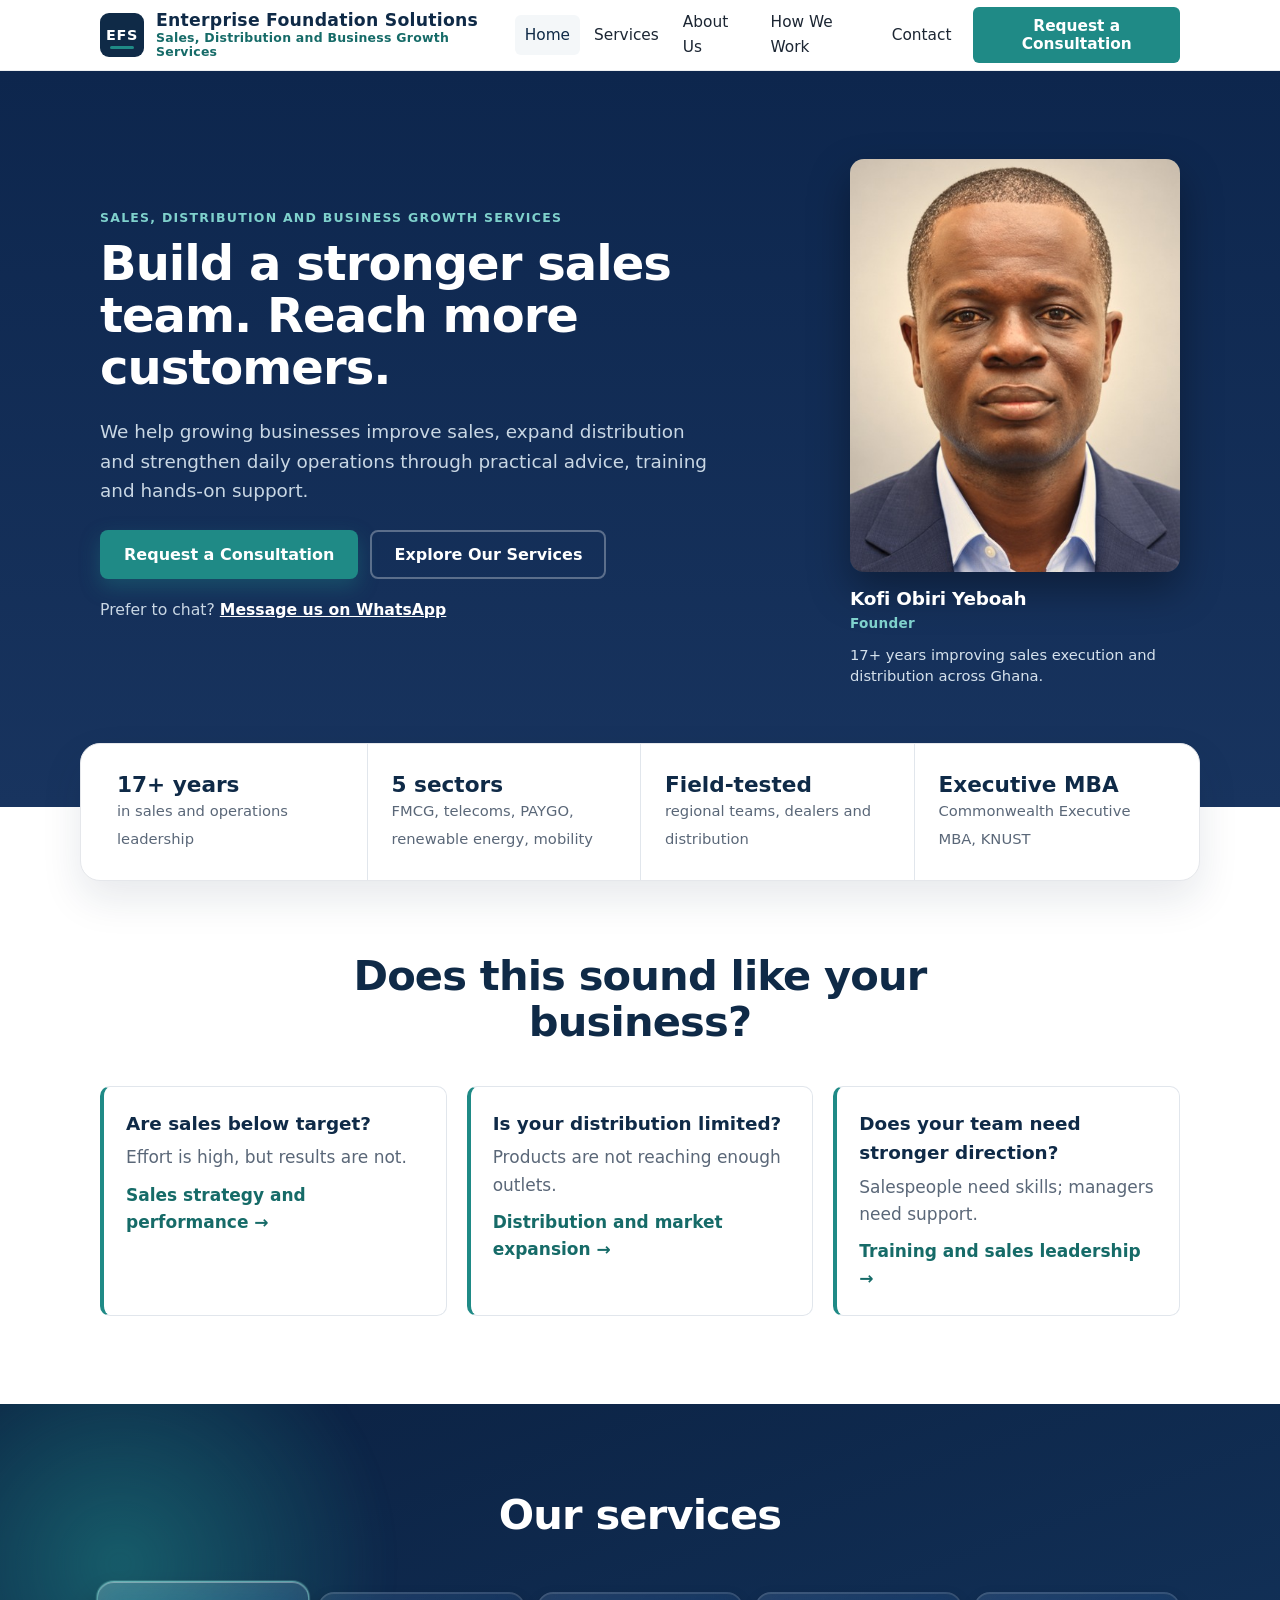
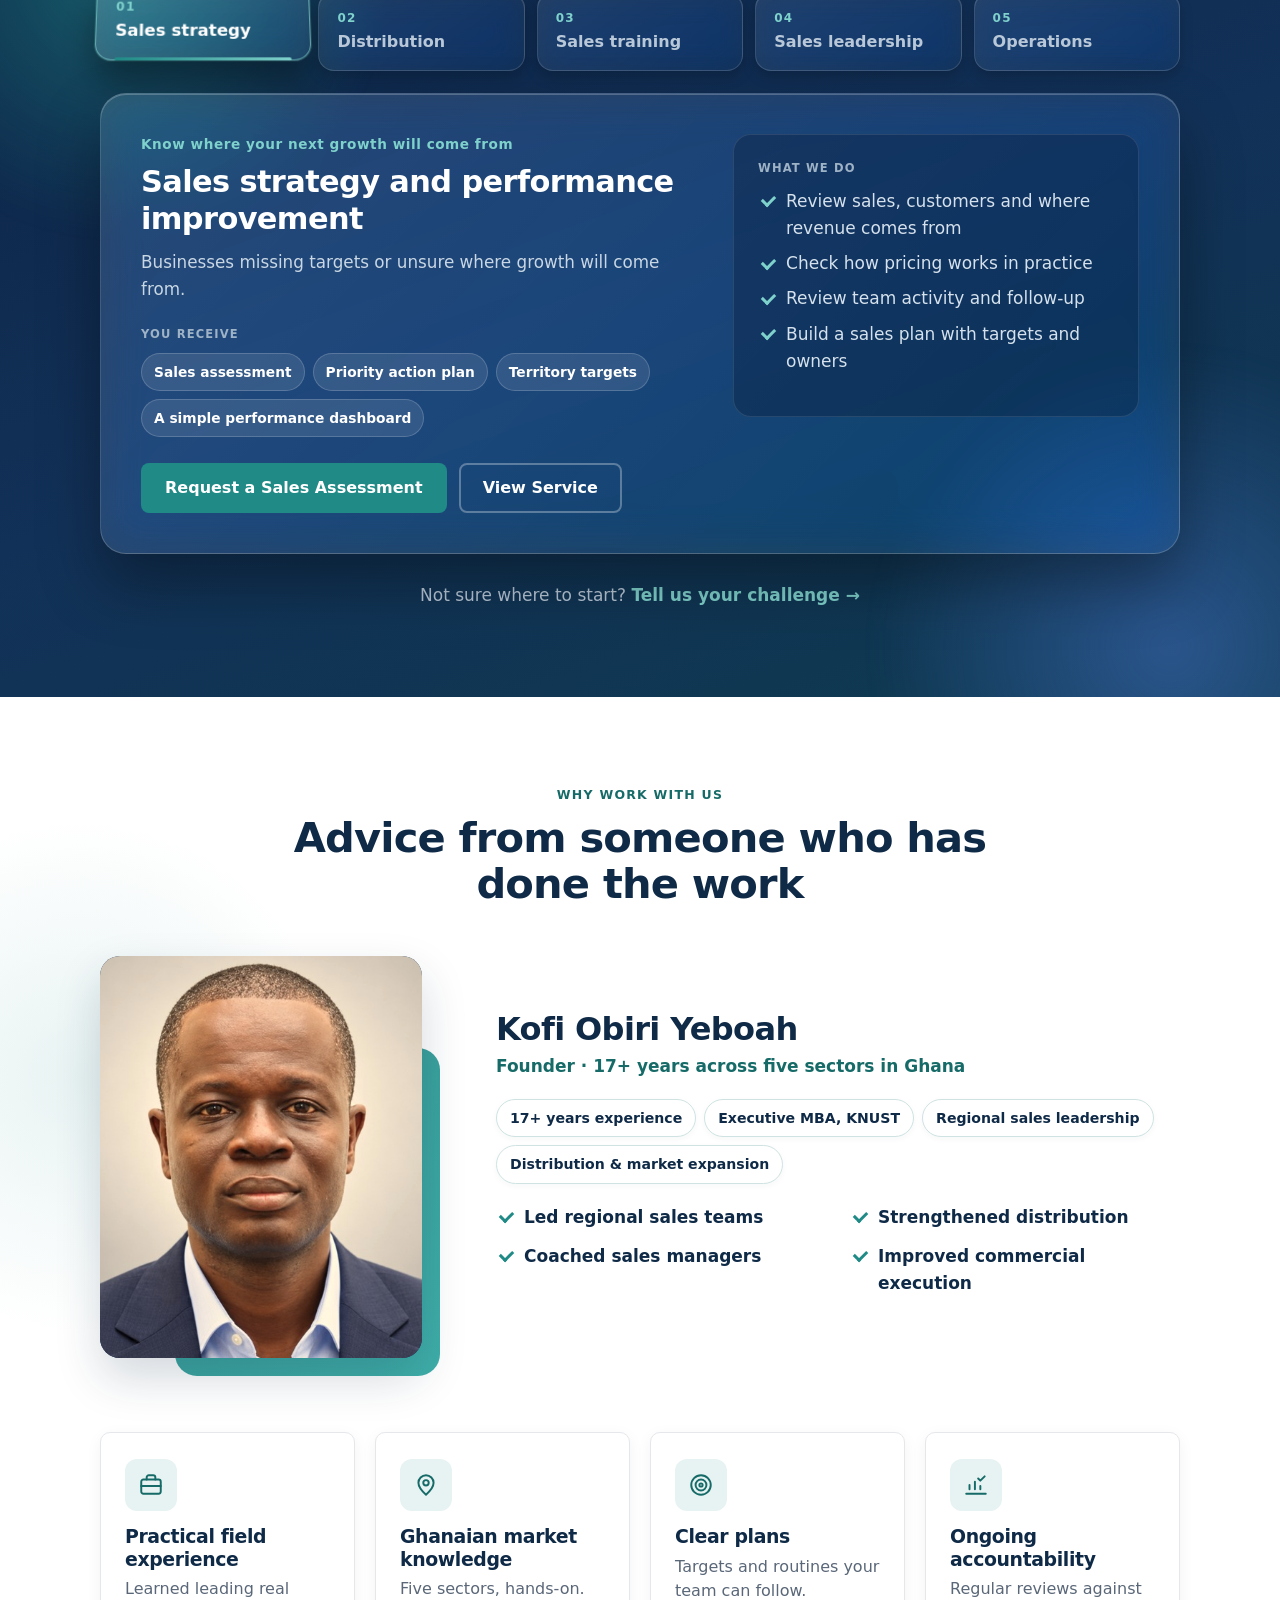
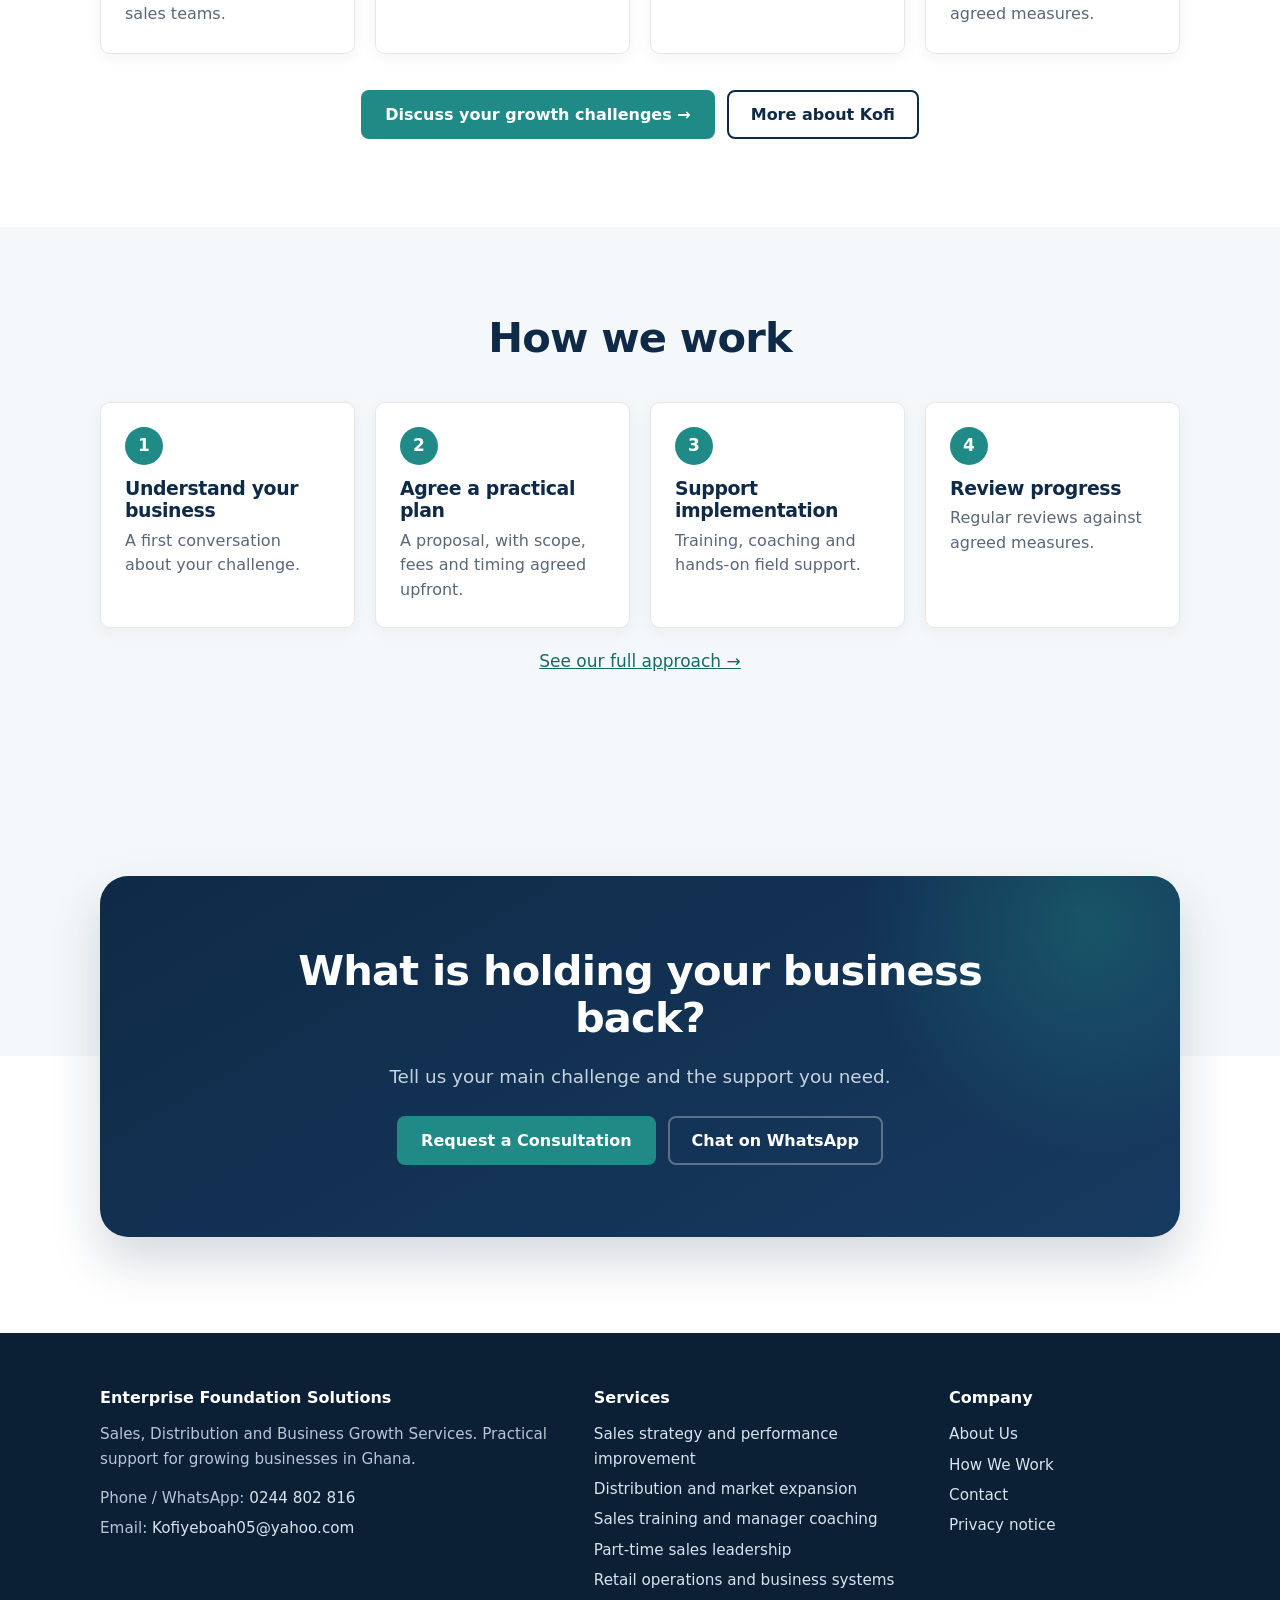
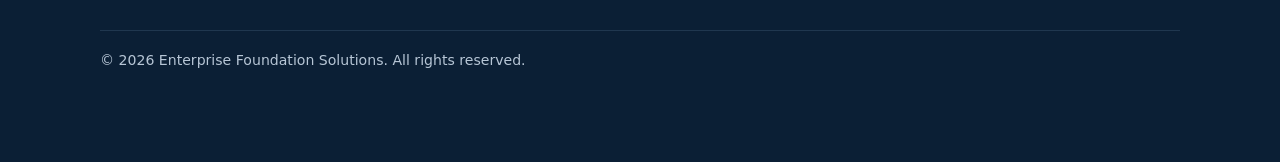
==== site/index.html @ 66d9906c "The site installs as an app and opens offline Adds a web app manifest, app icons and a service worke" ====
<!doctype html>
<html lang="en">
<head>
<meta charset="utf-8">
<meta name="viewport" content="width=device-width, initial-scale=1, viewport-fit=cover">
<title>Enterprise Foundation Solutions | Sales, Distribution and Business Growth Services in Ghana</title>
<meta name="description" content="Enterprise Foundation Solutions helps growing businesses in Ghana improve sales, expand distribution and strengthen daily operations through practical advice, sales training and hands-on support.">
<link rel="canonical" href="https://thepowerofus.us/">
<meta property="og:type" content="website">
<meta property="og:title" content="Enterprise Foundation Solutions | Sales, Distribution and Business Growth Services in Ghana">
<meta property="og:description" content="Enterprise Foundation Solutions helps growing businesses in Ghana improve sales, expand distribution and strengthen daily operations through practical advice, sales training and hands-on support.">
<meta property="og:url" content="https://thepowerofus.us/">
<meta name="twitter:card" content="summary">
<meta name="theme-color" content="#0f2a47">
<link rel="icon" href="assets/favicon.svg" type="image/svg+xml">
<link rel="manifest" href="manifest.webmanifest">
<link rel="apple-touch-icon" href="assets/apple-touch-icon.png">
<meta name="apple-mobile-web-app-capable" content="yes">
<meta name="mobile-web-app-capable" content="yes">
<meta name="apple-mobile-web-app-title" content="EFS">
<meta name="apple-mobile-web-app-status-bar-style" content="default">
<link rel="stylesheet" href="assets/site.css?v=2237df90">
</head>
<body>
<a class="skip" href="#main">Skip to content</a>
<header class="site-header">
  <div class="wrap">
    <a class="brand" href="index.html"><span class="mark" aria-hidden="true">EFS</span><span class="brand-text"><strong>Enterprise Foundation Solutions</strong><span>Sales, Distribution and Business Growth Services</span></span></a>
    <button class="nav-toggle" aria-expanded="false" aria-controls="site-nav" aria-label="Open menu"><span></span><span></span></button>
    <nav id="site-nav" class="nav" aria-label="Main"><a href="index.html" aria-current="page">Home</a><a href="services.html">Services</a><a href="about.html">About Us</a><a href="how-we-work.html">How We Work</a><a href="contact.html">Contact</a>
      <span class="header-cta"><a class="btn btn-primary btn-sm cta-consult" href="contact.html#enquiry-form">Request a Consultation</a></span>
    </nav>
  </div>
</header>
<main id="main">

<section class="hero">
  <div class="wrap hero-grid">
    <div>
      <span class="eyebrow">Sales, Distribution and Business Growth Services</span>
      <h1>Build a stronger sales team. Reach more customers.</h1>
      <p class="lead">We help growing businesses improve sales, expand distribution and strengthen daily operations through practical advice, training and hands-on support.</p>
      <div class="btn-row">
        <a class="btn btn-primary cta-consult" href="contact.html#enquiry-form">Request a Consultation</a>
        <a class="btn btn-light" href="services.html">Explore Our Services</a>
      </div>
      <p class="hero-wa">Prefer to chat? <a class="" data-wa="" href="https://wa.me/233244802816">Message us on WhatsApp</a></p>
    </div>
    <figure class="hero-founder">
      <div class="photo"><img src="assets/founder.jpg" alt="Kofi Obiri Yeboah, founder of Enterprise Foundation Solutions"></div>
      <figcaption>
        <strong>Kofi Obiri Yeboah</strong>
        <span class="hf-role">Founder</span>
        <span class="hf-line">17+ years improving sales execution and distribution across Ghana.</span>
        <span class="hf-sectors">FMCG &middot; Telecoms &middot; PAYGO &middot; Energy &middot; Mobility</span>
        <span class="hf-badges"><span>17+ years</span><span>Executive MBA</span><span>Market expansion</span></span>
      </figcaption>
    </figure>
  </div>
</section>

<div class="proof">
  <div class="wrap proof-grid">
    <div><strong>17+ years</strong><span>in sales and operations leadership</span></div>
    <div><strong>5 sectors</strong><span>FMCG, telecoms, PAYGO, renewable energy, mobility</span></div>
    <div><strong>Field-tested</strong><span>regional teams, dealers and distribution</span></div>
    <div><strong>Executive MBA</strong><span>Commonwealth Executive MBA, KNUST</span></div>
  </div>
</div>

<section>
  <div class="wrap">
    <h2>Does this sound like your business?</h2>
    <div class="grid g3" style="margin-top:24px">
      <a class="problem" href="sales-strategy-and-performance.html"><strong>Are sales below target?</strong><span>Effort is high, but results are not.</span><em>Sales strategy and performance &rarr;</em></a>
      <a class="problem" href="distribution-and-market-expansion.html"><strong>Is your distribution limited?</strong><span>Products are not reaching enough outlets.</span><em>Distribution and market expansion &rarr;</em></a>
      <a class="problem" href="part-time-sales-leadership.html"><strong>Does your team need stronger direction?</strong><span>Salespeople need skills; managers need support.</span><em>Training and sales leadership &rarr;</em></a>
    </div>
  </div>
</section>

<section class="svc-tabs-section">
  <div class="wrap">
    <h2>Our services</h2>
    <div class="svc-tabs" data-tabs>
  <div class="svc-tablist" role="tablist" aria-label="Our services"><button class="svc-tab" role="tab" id="tab-sales-strategy-and-performance" aria-controls="panel-sales-strategy-and-performance" aria-selected="true" tabindex="0"><span class="svc-tab-num">01</span><span class="svc-tab-name">Sales strategy</span></button><button class="svc-tab" role="tab" id="tab-distribution-and-market-expansion" aria-controls="panel-distribution-and-market-expansion" aria-selected="false" tabindex="-1"><span class="svc-tab-num">02</span><span class="svc-tab-name">Distribution</span></button><button class="svc-tab" role="tab" id="tab-sales-training-and-coaching" aria-controls="panel-sales-training-and-coaching" aria-selected="false" tabindex="-1"><span class="svc-tab-num">03</span><span class="svc-tab-name">Sales training</span></button><button class="svc-tab" role="tab" id="tab-part-time-sales-leadership" aria-controls="panel-part-time-sales-leadership" aria-selected="false" tabindex="-1"><span class="svc-tab-num">04</span><span class="svc-tab-name">Sales leadership</span></button><button class="svc-tab" role="tab" id="tab-retail-operations-and-systems" aria-controls="panel-retail-operations-and-systems" aria-selected="false" tabindex="-1"><span class="svc-tab-num">05</span><span class="svc-tab-name">Operations</span></button></div>
  <div class="svc-stage"><div class="svc-panel" role="tabpanel" id="panel-sales-strategy-and-performance" aria-labelledby="tab-sales-strategy-and-performance" tabindex="0">
  <div class="svc-panel-main">
    <p class="svc-panel-kicker">Know where your next growth will come from</p>
    <h3>Sales strategy and performance improvement</h3>
    <p class="svc-panel-for">Businesses missing targets or unsure where growth will come from.</p>
    <p class="svc-panel-label">You receive</p>
    <ul class="svc-chips"><li>Sales assessment</li><li>Priority action plan</li><li>Territory targets</li><li>A simple performance dashboard</li></ul>
    <div class="btn-row"><a class="btn btn-primary cta-consult" href="contact.html?service=sales-strategy-and-performance#enquiry-form">Request a Sales Assessment</a><a class="btn btn-light" href="sales-strategy-and-performance.html">View Service</a></div>
  </div>
  <div class="svc-panel-side">
    <p class="svc-panel-label">What we do</p>
    <ul class="ticks svc-does"><li>Review sales, customers and where revenue comes from</li><li>Check how pricing works in practice</li><li>Review team activity and follow-up</li><li>Build a sales plan with targets and owners</li></ul>
  </div>
</div><div class="svc-panel" role="tabpanel" id="panel-distribution-and-market-expansion" aria-labelledby="tab-distribution-and-market-expansion" tabindex="0">
  <div class="svc-panel-main">
    <p class="svc-panel-kicker">Reach more outlets and new territories</p>
    <h3>Distribution and market expansion</h3>
    <p class="svc-panel-for">Manufacturers, importers and distributors seeking wider coverage.</p>
    <p class="svc-panel-label">You receive</p>
    <ul class="svc-chips"><li>Route-to-market plan</li><li>Territory and outlet priorities</li><li>Distributor selection criteria</li><li>Launch checklist</li></ul>
    <div class="btn-row"><a class="btn btn-primary cta-consult" href="contact.html?service=distribution-and-market-expansion#enquiry-form">Discuss Market Expansion</a><a class="btn btn-light" href="distribution-and-market-expansion.html">View Service</a></div>
  </div>
  <div class="svc-panel-side">
    <p class="svc-panel-label">What we do</p>
    <ul class="ticks svc-does"><li>Assess target locations</li><li>Map routes and outlet coverage</li><li>Find and assess dealers</li><li>Improve distributor onboarding</li></ul>
  </div>
</div><div class="svc-panel" role="tabpanel" id="panel-sales-training-and-coaching" aria-labelledby="tab-sales-training-and-coaching" tabindex="0">
  <div class="svc-panel-main">
    <p class="svc-panel-kicker">A stronger, more confident sales team</p>
    <h3>Sales training and manager coaching</h3>
    <p class="svc-panel-for">Teams that need stronger selling skills or supervision.</p>
    <p class="svc-panel-label">You receive</p>
    <ul class="svc-chips"><li>Training needs assessment</li><li>Tailored workshop</li><li>Practical sales tools</li><li>Follow-up coaching plan</li></ul>
    <div class="btn-row"><a class="btn btn-primary cta-consult" href="contact.html?service=sales-training-and-coaching#enquiry-form">Request Team Training</a><a class="btn btn-light" href="sales-training-and-coaching.html">View Service</a></div>
  </div>
  <div class="svc-panel-side">
    <p class="svc-panel-label">What we do</p>
    <ul class="ticks svc-does"><li>Prospecting</li><li>Handling objections and closing</li><li>Follow-up and repeat business</li><li>Target planning and leadership</li><li>Field coaching, where agreed</li></ul>
  </div>
</div><div class="svc-panel" role="tabpanel" id="panel-part-time-sales-leadership" aria-labelledby="tab-part-time-sales-leadership" tabindex="0">
  <div class="svc-panel-main">
    <p class="svc-panel-kicker">Experienced direction without a full-time hire</p>
    <h3>Part-time sales leadership</h3>
    <p class="svc-panel-for">Growing businesses not yet ready for a full-time sales director.</p>
    <p class="svc-panel-label">You receive</p>
    <ul class="svc-chips"><li>Agreed management schedule</li><li>Team scorecard</li><li>Regular review meetings</li><li>Monthly action report</li></ul>
    <div class="btn-row"><a class="btn btn-primary cta-consult" href="contact.html?service=part-time-sales-leadership#enquiry-form">Discuss Sales Management Support</a><a class="btn btn-light" href="part-time-sales-leadership.html">View Service</a></div>
  </div>
  <div class="svc-panel-side">
    <p class="svc-panel-label">What we do</p>
    <ul class="ticks svc-does"><li>Set clear targets with the team</li><li>Run weekly sales reviews</li><li>Coach your sales managers</li><li>Monitor the sales pipeline</li><li>Report to the owner</li></ul>
  </div>
</div><div class="svc-panel" role="tabpanel" id="panel-retail-operations-and-systems" aria-labelledby="tab-retail-operations-and-systems" tabindex="0">
  <div class="svc-panel-main">
    <p class="svc-panel-kicker">Run the business the same way every day</p>
    <h3>Retail operations and business systems</h3>
    <p class="svc-panel-for">Businesses with weak stock control, reporting or accountability.</p>
    <p class="svc-panel-label">You receive</p>
    <ul class="svc-chips"><li>Operating procedures</li><li>Stock and sales tracking templates</li><li>Clear staff responsibilities</li><li>Reporting calendar</li></ul>
    <div class="btn-row"><a class="btn btn-primary cta-consult" href="contact.html?service=retail-operations-and-systems#enquiry-form">Improve Our Operations</a><a class="btn btn-light" href="retail-operations-and-systems.html">View Service</a></div>
  </div>
  <div class="svc-panel-side">
    <p class="svc-panel-label">What we do</p>
    <ul class="ticks svc-does"><li>Tighten stock allocation</li><li>Set up reliable sales reporting</li><li>Add customer follow-up routines</li><li>Write clear operating procedures</li></ul>
  </div>
</div></div>
  <p class="svc-unsure">Not sure where to start? <a class="cta-consult" href="contact.html?service=not-sure#enquiry-form">Tell us your challenge &rarr;</a></p>
</div>
  </div>
</section>

<section class="trust">
  <div class="wrap">
    <div class="section-head">
      <span class="eyebrow">Why work with us</span>
      <h2>Advice from someone who has done the work</h2>
    </div>
    <div class="trust-grid">
      <div class="founder-visual"><div class="photo"><img src="assets/founder.jpg" alt="Kofi Obiri Yeboah, founder of Enterprise Foundation Solutions"></div></div>
      <div class="founder-copy">
        <h3 class="founder-name">Kofi Obiri Yeboah</h3>
        <p class="founder-sub">Founder &middot; 17+ years across five sectors in Ghana</p>
        <ul class="badges">
          <li>17+ years experience</li>
          <li>Executive MBA, KNUST</li>
          <li>Regional sales leadership</li>
          <li>Distribution &amp; market expansion</li>
        </ul>
        <ul class="ticks ticks-2">
          <li>Led regional sales teams</li>
          <li>Strengthened distribution</li>
          <li>Coached sales managers</li>
          <li>Improved commercial execution</li>
        </ul>
      </div>
    </div>
    <div class="grid g4 benefits">
      <div class="card"><span class="icon"><svg viewBox="0 0 24 24" width="26" height="26" fill="none" stroke="currentColor" stroke-width="1.8" stroke-linecap="round" stroke-linejoin="round" aria-hidden="true"><rect x="3" y="7" width="18" height="13" rx="2"/><path d="M8 7V5a2 2 0 0 1 2-2h4a2 2 0 0 1 2 2v2"/><path d="M3 13h18"/></svg></span><h3>Practical field experience</h3><p>Learned leading real sales teams.</p></div>
      <div class="card"><span class="icon"><svg viewBox="0 0 24 24" width="26" height="26" fill="none" stroke="currentColor" stroke-width="1.8" stroke-linecap="round" stroke-linejoin="round" aria-hidden="true"><path d="M12 21s-7-6.2-7-11a7 7 0 0 1 14 0c0 4.8-7 11-7 11z"/><circle cx="12" cy="10" r="2.5"/></svg></span><h3>Ghanaian market knowledge</h3><p>Five sectors, hands-on.</p></div>
      <div class="card"><span class="icon"><svg viewBox="0 0 24 24" width="26" height="26" fill="none" stroke="currentColor" stroke-width="1.8" stroke-linecap="round" stroke-linejoin="round" aria-hidden="true"><circle cx="12" cy="12" r="9"/><circle cx="12" cy="12" r="5"/><circle cx="12" cy="12" r="1.5"/></svg></span><h3>Clear plans</h3><p>Targets and routines your team can follow.</p></div>
      <div class="card"><span class="icon"><svg viewBox="0 0 24 24" width="26" height="26" fill="none" stroke="currentColor" stroke-width="1.8" stroke-linecap="round" stroke-linejoin="round" aria-hidden="true"><path d="M3 20h18"/><path d="M6 16v-4M11 16V9M16 16v-3"/><path d="M14 6l2 2 4-4"/></svg></span><h3>Ongoing accountability</h3><p>Regular reviews against agreed measures.</p></div>
    </div>
    <div class="btn-row trust-cta">
      <a class="btn btn-primary cta-consult" href="contact.html#enquiry-form">Discuss your growth challenges →</a>
      <a class="btn btn-outline" href="about.html">More about Kofi</a>
    </div>
  </div>
</section>

<section class="alt">
  <div class="wrap">
    <h2>How we work</h2>
    <div class="grid g4 steps" style="margin-top:24px"><div class="card"><span class="num">1</span><h3>Understand your business</h3><p>A first conversation about your challenge.</p></div><div class="card"><span class="num">2</span><h3>Agree a practical plan</h3><p>A proposal, with scope, fees and timing agreed upfront.</p></div><div class="card"><span class="num">3</span><h3>Support implementation</h3><p>Training, coaching and hands-on field support.</p></div><div class="card"><span class="num">4</span><h3>Review progress</h3><p>Regular reviews against agreed measures.</p></div></div>
    <p style="margin-top:20px"><a href="how-we-work.html">See our full approach &rarr;</a></p>
  </div>
</section>

<!-- Evidence / client stories: add approved founder achievements or genuine client stories here.
     Say clearly whether results come from previous employment or from Enterprise Foundation Solutions engagements. -->

<section class="dark">
  <div class="wrap">
    <h2>What is holding your business back?</h2>
    <p class="lead">Tell us your main challenge and the support you need.</p>
    <div class="btn-row"><a class="btn btn-primary cta-consult" href="contact.html#enquiry-form">Request a Consultation</a> <a class="btn btn-light" data-wa="" href="https://wa.me/233244802816">Chat on WhatsApp</a></div>
  </div>
</section>

</main>
<footer class="site-footer">
  <div class="wrap">
    <div class="foot-grid">
      <div>
        <h4>Enterprise Foundation Solutions</h4>
        <p>Sales, Distribution and Business Growth Services. Practical support for growing businesses in Ghana.</p>
        <ul>
          <li>Phone / WhatsApp: <a href="tel:+233244802816">0244 802 816</a></li>
          <li>Email: <a href="mailto:Kofiyeboah05@yahoo.com">Kofiyeboah05@yahoo.com</a></li>
        </ul>
      </div>
      <div>
        <h4>Services</h4>
        <ul><li><a href="sales-strategy-and-performance.html">Sales strategy and performance improvement</a></li><li><a href="distribution-and-market-expansion.html">Distribution and market expansion</a></li><li><a href="sales-training-and-coaching.html">Sales training and manager coaching</a></li><li><a href="part-time-sales-leadership.html">Part-time sales leadership</a></li><li><a href="retail-operations-and-systems.html">Retail operations and business systems</a></li></ul>
      </div>
      <div>
        <h4>Company</h4>
        <ul>
          <li><a href="about.html">About Us</a></li>
          <li><a href="how-we-work.html">How We Work</a></li>
          <li><a href="contact.html">Contact</a></li>
          <li><a href="privacy.html">Privacy notice</a></li>
        </ul>
      </div>
    </div>
    <div class="copy">&copy; 2026 Enterprise Foundation Solutions. All rights reserved.</div>
  </div>
</footer>
<div class="mobile-bar">
  <a class="btn btn-primary cta-consult" href="contact.html#enquiry-form">Request a Consultation</a>
  <a class="btn btn-wa" data-wa="" href="https://wa.me/233244802816"><svg viewBox="0 0 24 24" width="18" height="18" fill="currentColor" aria-hidden="true"><path d="M12 2a10 10 0 0 0-8.6 15.1L2 22l5-1.3A10 10 0 1 0 12 2zm0 18.2a8.2 8.2 0 0 1-4.2-1.2l-.3-.2-3 .8.8-2.9-.2-.3A8.2 8.2 0 1 1 12 20.2zm4.5-6.1c-.2-.1-1.5-.7-1.7-.8s-.4-.1-.6.1-.7.8-.8 1-.3.2-.5.1a6.7 6.7 0 0 1-3.3-2.9c-.3-.4.2-.4.7-1.3.1-.2 0-.3 0-.4l-.8-1.8c-.2-.5-.4-.4-.6-.4h-.5a1 1 0 0 0-.7.3 2.9 2.9 0 0 0-.9 2.2 5 5 0 0 0 1 2.7 11.6 11.6 0 0 0 4.5 4c1.7.7 2.3.8 3.2.6a2.7 2.7 0 0 0 1.8-1.2 2.2 2.2 0 0 0 .2-1.2c-.1-.1-.3-.2-.5-.3z"/></svg>WhatsApp</a>
</div>
<script src="assets/site.js?v=267321b1"></script>
</body>
</html>
---- site/assets/site.css ----
:root{
  --navy:#0f2a47; --navy-2:#173a60; --teal:#1f8a86; --teal-dark:#166b68;
  --ink:#1c2633; --muted:#5a6778; --line:#e1e6ec; --soft:#f4f7f9; --white:#fff;
  --radius:10px; --max:1120px;
}
*{box-sizing:border-box}
html{scroll-behavior:smooth}
body{margin:0;font-family:system-ui,-apple-system,"Segoe UI",Roboto,Arial,sans-serif;color:var(--ink);font-size:17px;line-height:1.6;background:var(--white)}
img{max-width:100%;display:block}
a{color:var(--teal-dark)}
a:focus-visible,button:focus-visible,input:focus-visible,select:focus-visible,textarea:focus-visible{outline:3px solid var(--teal);outline-offset:2px}
.wrap{max-width:var(--max);margin:0 auto;padding:0 20px}
.skip{position:absolute;left:-999px}.skip:focus{left:12px;top:12px;background:#fff;padding:8px 12px;z-index:100}
h1,h2,h3{color:var(--navy);line-height:1.2;margin:0 0 .5em}
h1{font-size:clamp(2rem,5vw,3rem)}
h2{font-size:clamp(1.5rem,3.5vw,2.1rem)}
h3{font-size:1.2rem}
p{margin:0 0 1em}
.lead{font-size:1.15rem;color:var(--muted);max-width:44em}

/* header */
.site-header{position:sticky;top:0;z-index:50;background:#fff;border-bottom:1px solid var(--line)}
.site-header .wrap{display:flex;align-items:center;gap:20px;min-height:70px}
.brand{display:flex;flex-direction:column;text-decoration:none;line-height:1.15;margin-right:auto}
.brand strong{color:var(--navy);font-size:1.08rem}
.brand span{color:var(--teal-dark);font-size:.78rem;font-weight:600;letter-spacing:.02em}
.nav{display:flex;gap:4px;align-items:center}
.nav a{color:var(--ink);text-decoration:none;padding:8px 10px;border-radius:6px;font-size:.96rem}
.nav a:hover,.nav a[aria-current=page]{color:var(--navy);background:var(--soft)}
.nav a.btn-primary,.nav a.btn-primary:hover{color:#fff;background:var(--teal);margin-left:8px}
.nav a.btn-primary:hover{background:var(--teal-dark)}
.brand{flex-direction:row;align-items:center;gap:12px}
.brand-text{display:flex;flex-direction:column}
.brand .mark{flex:none;width:44px;height:44px;border-radius:9px;background:var(--navy);color:#fff;display:flex;align-items:center;justify-content:center;font-weight:800;font-size:.9rem;letter-spacing:.04em;position:relative}
.mark::after{content:"";position:absolute;left:10px;right:10px;bottom:8px;height:3px;border-radius:2px;background:var(--teal)}
.nav-toggle{display:none;background:none;border:1px solid var(--line);border-radius:6px;padding:8px 12px;font-size:1rem;color:var(--navy);cursor:pointer}

/* buttons */
.btn{display:inline-block;padding:13px 22px;border-radius:8px;font-weight:600;text-decoration:none;border:2px solid transparent;font-size:1rem;cursor:pointer;line-height:1.2;text-align:center}
.btn-primary{background:var(--teal);color:#fff}
.btn-primary:hover{background:var(--teal-dark)}
.btn-outline{border-color:var(--navy);color:var(--navy);background:#fff}
.btn-outline:hover{background:var(--soft)}
.btn-light{border-color:#fff;color:#fff}
.btn-light:hover{background:rgba(255,255,255,.1)}
.btn-wa{background:#1f7a4d;color:#fff}
.btn-wa:hover{background:#17603c}
.btn-sm{padding:9px 16px;font-size:.95rem}
.btn-row{display:flex;flex-wrap:wrap;gap:12px;margin-top:24px}

/* sections */
section{padding:64px 0}
.alt{background:var(--soft)}
.dark{background:var(--navy);color:#dfe8f1}
.dark h1,.dark h2,.dark h3{color:#fff}
.dark .lead{color:#c5d3e0}
.hero{padding:80px 0 72px;background:linear-gradient(180deg,var(--navy) 0%,var(--navy-2) 100%);color:#dfe8f1}
.hero h1{color:#fff;max-width:15em}
.hero .lead{color:#c9d7e4}
.page-hero{padding:56px 0 44px;background:var(--navy);color:#dfe8f1}
.page-hero h1{color:#fff}
.page-hero .lead{color:#c9d7e4}
.eyebrow{display:block;text-transform:uppercase;letter-spacing:.1em;font-size:.78rem;font-weight:700;color:#7fd1cc;margin-bottom:10px}
.alt .eyebrow,section:not(.dark):not(.hero):not(.page-hero) .eyebrow{color:var(--teal-dark)}

.grid{display:grid;gap:20px}
.g2{grid-template-columns:repeat(auto-fit,minmax(280px,1fr))}
.g3{grid-template-columns:repeat(auto-fit,minmax(260px,1fr))}
.g4{grid-template-columns:repeat(auto-fit,minmax(220px,1fr))}
.card{background:#fff;border:1px solid var(--line);border-radius:var(--radius);padding:24px;display:flex;flex-direction:column}
.card p{color:var(--muted)}
.card .benefit{color:var(--teal-dark);font-weight:600;font-size:.95rem;margin-bottom:.4em}
.card .more{margin-top:auto;font-weight:600;text-decoration:none}
.card .more:hover{text-decoration:underline}
.num{display:inline-flex;align-items:center;justify-content:center;width:38px;height:38px;border-radius:50%;background:var(--teal);color:#fff;font-weight:700;margin-bottom:12px}

.problem{display:block;text-decoration:none;color:inherit;background:#fff;border:1px solid var(--line);border-left:4px solid var(--teal);border-radius:var(--radius);padding:22px}
.problem:hover{border-color:var(--teal)}
.problem strong{display:block;color:var(--navy);font-size:1.15rem;margin-bottom:6px}
.problem span{color:var(--muted)}
.problem em{display:block;margin-top:10px;font-style:normal;font-weight:600;color:var(--teal-dark)}

.ticks{list-style:none;padding:0;margin:0 0 1em}
.ticks li{position:relative;padding-left:28px;margin-bottom:8px}
.ticks li::before{content:"";position:absolute;left:4px;top:.45em;width:10px;height:6px;border-left:3px solid var(--teal);border-bottom:3px solid var(--teal);transform:rotate(-45deg)}

.founder{display:grid;grid-template-columns:200px 1fr;gap:32px;align-items:start}
.photo{width:200px;aspect-ratio:4/5;border-radius:var(--radius);background:var(--navy-2);color:#fff;display:flex;align-items:center;justify-content:center;font-size:3rem;font-weight:700;letter-spacing:.05em}
.photo img{width:100%;height:100%;object-fit:cover;object-position:center 20%;border-radius:var(--radius)}

.svc-body{display:grid;grid-template-columns:1fr 320px;gap:40px;align-items:start}
.svc-block{margin-bottom:32px}
.aside{position:sticky;top:96px;background:var(--soft);border:1px solid var(--line);border-radius:var(--radius);padding:24px}
.aside h3{margin-bottom:.3em}

.faq details{border-bottom:1px solid var(--line);padding:16px 0}
.faq summary{cursor:pointer;font-weight:600;color:var(--navy);font-size:1.05rem}
.faq details p{margin:10px 0 0;color:var(--muted)}

.note{font-size:.92rem;color:var(--muted)}

/* form */
.form-wrap{display:grid;grid-template-columns:1fr 340px;gap:40px;align-items:start}
form .field{margin-bottom:18px}
label{display:block;font-weight:600;color:var(--navy);margin-bottom:6px}
label .opt{font-weight:400;color:var(--muted);font-size:.9rem}
input,select,textarea{width:100%;padding:12px 14px;border:1px solid #b9c3cf;border-radius:8px;font:inherit;font-size:16px;background:#fff;color:var(--ink)}
textarea{min-height:120px;resize:vertical}
.two{display:grid;grid-template-columns:1fr 1fr;gap:16px}
.hint{font-size:.88rem;color:var(--muted);margin-top:4px}
.err{color:#b3261e;font-size:.9rem;margin-top:4px;display:none}
.field.invalid input,.field.invalid select,.field.invalid textarea{border-color:#b3261e}
.field.invalid .err{display:block}
.hp{position:absolute;left:-9999px}
.alert{border-radius:var(--radius);padding:18px 20px;margin-bottom:20px}
.alert-ok{background:#e7f5ef;border:1px solid #9fd3b9}
.alert-bad{background:#fdecea;border:1px solid #f1b0aa}
.privacy-box{background:var(--soft);border:1px solid var(--line);border-radius:var(--radius);padding:18px;font-size:.92rem;color:var(--muted)}

/* footer */
.site-footer{background:#0b1f35;color:#b7c6d6;padding:52px 0 90px;font-size:.95rem}
.site-footer h4{color:#fff;margin:0 0 12px;font-size:1rem}
.site-footer a{color:#d7e3ee;text-decoration:none}
.site-footer a:hover{text-decoration:underline}
.site-footer ul{list-style:none;padding:0;margin:0}
.site-footer li{margin-bottom:6px}
.foot-grid{display:grid;grid-template-columns:2fr 1.4fr 1fr;gap:32px}
.copy{border-top:1px solid #20374f;margin-top:32px;padding-top:18px;font-size:.88rem}

/* hero with founder */
.hero-grid{display:grid;grid-template-columns:1.5fr 1fr;gap:56px;align-items:center}
.hero-wa{margin-top:18px;color:#c9d7e4;font-size:.98rem}
.hero-wa a{color:#fff;font-weight:600}
.hero-founder{margin:0;justify-self:end;width:100%;max-width:330px}
.hero-founder .photo{width:100%;aspect-ratio:4/5;border-radius:14px;box-shadow:0 18px 40px rgba(0,0,0,.35)}
.hero-founder .photo img{border-radius:14px}
.hero-founder figcaption{margin-top:14px;color:#c9d7e4;font-size:.92rem;line-height:1.45}
.hero-founder figcaption strong{display:block;color:#fff;font-size:1.05rem}

/* credibility strip */
.proof{background:#fff;border-bottom:1px solid var(--line)}
.proof-grid{display:grid;grid-template-columns:repeat(4,1fr)}
.proof-grid div{padding:26px 20px;border-left:1px solid var(--line)}
.proof-grid div:first-child{border-left:0;padding-left:0}
.proof-grid strong{display:block;color:var(--navy);font-size:1.35rem;line-height:1.2}
.proof-grid span{color:var(--muted);font-size:.92rem}

/* service cards */
.svc-card{border-top:4px solid var(--teal)}
.svc-num{font-size:.8rem;font-weight:700;color:#9aa7b6;letter-spacing:.08em;margin-bottom:6px}
.card-cta{background:var(--navy);border-color:var(--navy);justify-content:center}
.card-cta h3{color:#fff}
.card-cta p{color:#c9d7e4}
.card-cta .btn{align-self:flex-start}

/* card presence + hierarchy */
h2{font-size:clamp(1.75rem,4vw,2.6rem);letter-spacing:-.01em}
.card{border-color:#e5e7eb;box-shadow:0 4px 16px rgba(15,42,71,.05);transition:transform .3s ease,box-shadow .3s ease}
.card:hover{transform:translateY(-4px);box-shadow:0 12px 30px rgba(15,42,71,.1)}
.card h3{font-size:1.18rem}
.card p{font-size:1rem;line-height:1.55}
@media (prefers-reduced-motion:reduce){.card,.card:hover{transition:none;transform:none}}

/* trust section: founder -> credentials -> benefits -> action */
.trust{background:linear-gradient(to bottom,#fff 0%,#f4f8fa 100%)}
.section-head{max-width:720px;margin-bottom:40px}
.trust-grid{display:grid;grid-template-columns:340px 1fr;gap:56px;align-items:center;margin-bottom:56px}
.founder-visual{position:relative;padding:0 18px 18px 0}
.founder-visual::before{content:"";position:absolute;right:0;bottom:0;width:78%;height:78%;border-radius:22px;background:linear-gradient(135deg,var(--teal) 0%,#2aa6a0 100%);opacity:.9}
.founder-visual .photo{position:relative;width:100%;aspect-ratio:4/5;border-radius:20px;box-shadow:0 20px 45px rgba(15,42,71,.18)}
.founder-visual .photo img{border-radius:20px;filter:saturate(.92) contrast(1.03)}
.founder-name{font-size:clamp(1.6rem,3vw,2rem);margin-bottom:.15em}
.founder-sub{color:var(--teal-dark);font-weight:600;margin-bottom:18px}
.badges{list-style:none;padding:0;margin:0 0 20px;display:flex;flex-wrap:wrap;gap:8px}
.badges li{background:#fff;border:1px solid #cfe3e2;color:var(--navy);font-weight:600;font-size:.88rem;padding:7px 13px;border-radius:999px;box-shadow:0 2px 6px rgba(15,42,71,.04)}
.ticks-2{display:grid;grid-template-columns:1fr 1fr;gap:4px 24px;margin-top:6px}
.ticks-2 li{font-weight:600;color:var(--navy)}
.benefits .card{padding:26px 24px}
.icon{display:inline-flex;align-items:center;justify-content:center;width:52px;height:52px;border-radius:12px;background:#e6f3f2;color:var(--teal-dark);margin-bottom:16px}
.trust-cta{margin-top:36px}

/* mobile sticky bar */
.mobile-bar{display:none}

@media (max-width:900px){
  .svc-body,.form-wrap{grid-template-columns:1fr}
  .hero-grid{grid-template-columns:1fr;gap:36px}
  .trust-grid{grid-template-columns:1fr;gap:32px}
  .founder-visual{max-width:300px}
  .hero-founder{justify-self:start;display:flex;align-items:center;gap:16px;max-width:none}
  .hero-founder .photo{width:96px;flex:none;border-radius:50%;aspect-ratio:1}
  .hero-founder .photo img{border-radius:50%}
  .hero-founder figcaption{margin-top:0}
  .proof-grid{grid-template-columns:1fr 1fr}
  .proof-grid div{border-left:0;padding-left:0;border-top:1px solid var(--line)}
  .proof-grid div:nth-child(-n+2){border-top:0}
  .aside{position:static}
  .foot-grid{grid-template-columns:1fr 1fr}
}
@media (max-width:820px){
  .nav-toggle{display:block}
  .nav{display:none;position:absolute;top:70px;left:0;right:0;background:#fff;flex-direction:column;align-items:stretch;padding:12px 20px 20px;border-bottom:1px solid var(--line);box-shadow:0 8px 20px rgba(0,0,0,.06)}
  .nav.open{display:flex}
  .nav a{padding:12px 8px;font-size:1.05rem}
  .header-cta{display:none}
  .mobile-bar{display:flex;position:fixed;left:0;right:0;bottom:0;z-index:40;gap:8px;padding:10px 12px;background:#fff;border-top:1px solid var(--line);box-shadow:0 -4px 14px rgba(0,0,0,.06)}
  .mobile-bar .btn{flex:1;padding:11px 8px;font-size:.95rem}
  body.has-form .mobile-bar{display:none}
}
@media (max-width:600px){
  .brand .brand-text > span{display:none}
  .ticks-2{grid-template-columns:1fr}
  .founder-visual{max-width:260px}
  .brand strong{font-size:1rem}
  .brand .mark{width:38px;height:38px;font-size:.8rem}
  .brand .mark::after{bottom:6px}
  section{padding:48px 0}
  .hero{padding:56px 0 52px}
  .founder{grid-template-columns:1fr}
  .two{grid-template-columns:1fr}
  .foot-grid{grid-template-columns:1fr}
  .btn-row .btn{flex:1 1 100%}
}

/* =====================================================================
   Refinement layer: type, frosted chrome, mobile alignment
   ===================================================================== */
body{-webkit-font-smoothing:antialiased;-moz-osx-font-smoothing:grayscale;text-rendering:optimizeLegibility}
h1,h2,h3{letter-spacing:-.02em}
h1{line-height:1.08}
h2{line-height:1.12}
.site-header{background:rgba(255,255,255,.82);-webkit-backdrop-filter:saturate(180%) blur(20px);backdrop-filter:saturate(180%) blur(20px);border-bottom:1px solid rgba(15,42,71,.08)}
.nav-toggle span{display:none}
@media (hover:none){.card:hover{transform:none;box-shadow:0 4px 16px rgba(15,42,71,.05)}}

@media (max-width:820px){
  .site-header .wrap{min-height:60px}
  /* two-line menu icon that turns into a cross */
  .nav-toggle{display:flex;flex-direction:column;justify-content:center;gap:6px;width:44px;height:44px;padding:0 11px;margin-right:-11px;border:0;background:transparent}
  .nav-toggle span{display:block;height:2px;border-radius:2px;background:var(--navy);transition:transform .25s ease}
  .menu-open .nav-toggle span:first-child{transform:translateY(4px) rotate(45deg)}
  .menu-open .nav-toggle span:last-child{transform:translateY(-4px) rotate(-45deg)}
  .nav{top:60px;padding:4px 20px 24px;background:#fff;box-shadow:0 24px 40px rgba(15,42,71,.12)}
  .menu-open .site-header{background:#fff}
  .nav a{padding:15px 0;font-size:1.15rem;font-weight:500;border-radius:0;border-bottom:1px solid var(--line)}
  .nav a:hover{background:transparent}
  .nav a[aria-current=page]{background:transparent;color:var(--teal-dark)}
  .nav .header-cta{display:block;margin-top:20px}
  .nav .header-cta a.btn-primary{display:block;width:100%;margin:0;padding:15px;border:0;border-radius:12px;font-size:1.05rem}

  /* bottom action bar: frosted, even buttons, clears the iPhone home indicator */
  .mobile-bar{gap:10px;padding:10px 16px calc(10px + env(safe-area-inset-bottom));background:rgba(255,255,255,.86);-webkit-backdrop-filter:saturate(180%) blur(20px);backdrop-filter:saturate(180%) blur(20px);border-top:1px solid rgba(15,42,71,.08);box-shadow:none}
  .mobile-bar .btn{display:flex;align-items:center;justify-content:center;gap:8px;height:48px;padding:0 12px;border:0;border-radius:12px;font-size:.98rem;white-space:nowrap}
  .mobile-bar .btn-primary{flex:1.75}
  .mobile-bar .btn-wa{flex:1}
  .menu-open .mobile-bar{display:none}
  .site-footer{padding-bottom:calc(100px + env(safe-area-inset-bottom))}
}

@media (max-width:600px){
  .wrap{padding:0 20px}
  section{padding:56px 0}
  h1{font-size:2.15rem}
  h2{font-size:1.75rem}
  .lead{font-size:1.06rem;line-height:1.55}
  .eyebrow{font-size:.72rem;letter-spacing:.08em}

  /* hero */
  .hero{padding:40px 0 44px}
  .btn{padding:15px 20px;border-radius:12px}
  .btn-row{gap:10px;margin-top:28px}
  .hero-wa{text-align:center;margin-top:16px}
  .hero-grid{gap:28px}
  .hero-founder{padding-top:24px;border-top:1px solid rgba(255,255,255,.12);gap:14px}
  .hero-founder .photo{width:64px}
  .hero-founder figcaption{font-size:.88rem}

  /* credibility strip: even 2x2 */
  .proof-grid div{padding:18px 0}
  .proof-grid div:nth-child(odd){padding-right:16px}
  .proof-grid strong{font-size:1.2rem}
  .proof-grid span{display:block;font-size:.85rem;line-height:1.4;margin-top:3px}

  /* cards */
  .grid{gap:12px}
  .card,.problem{padding:20px;border-radius:16px}
  .problem{border-left-width:4px}
  .problem strong{font-size:1.08rem}
  .svc-card .more{margin-top:6px}
  .card h3{font-size:1.1rem}

  /* benefits + steps become compact rows: marker left, text right */
  .benefits .card,.steps .card{display:grid;grid-template-columns:44px 1fr;column-gap:16px;align-items:start;padding:18px}
  .benefits .icon,.steps .num{grid-row:span 2;margin:0}
  .benefits .icon{width:44px;height:44px;border-radius:11px}
  .benefits .icon svg{width:22px;height:22px}
  .steps .num{width:36px;height:36px;margin:4px 0 0 4px}
  .benefits h3,.steps h3{font-size:1.05rem;margin:2px 0 4px}
  .benefits p,.steps p{margin:0;font-size:.95rem}

  /* trust section */
  .section-head{margin-bottom:28px}
  .trust-grid{margin-bottom:32px;gap:28px}
  .founder-visual{max-width:250px;padding:0 14px 14px 0}
  .badges li{font-size:.82rem;padding:6px 11px}
  .trust-cta{margin-top:24px}

  /* footer */
  .site-footer{padding-top:44px;font-size:.92rem}
  .foot-grid{gap:28px}
  .site-footer li{margin-bottom:8px}
}

/* form rhythm: paired fields only space horizontally; every field owns its bottom gap */
.two{row-gap:0;column-gap:16px}
form .field{margin-bottom:20px}
input,select,textarea{min-height:50px;border-radius:12px;border-color:#c5ced8;transition:border-color .2s ease,box-shadow .2s ease}
input:focus,select:focus,textarea:focus{border-color:var(--teal);box-shadow:0 0 0 4px rgba(31,138,134,.15);outline:none}
@media (max-width:600px){
  .page-hero{padding:40px 0 36px}
  .form-wrap{gap:32px}
  #enquiry .btn[type=submit]{width:100%}
}

/* =====================================================================
   Inner pages
   ===================================================================== */
/* page hero: same depth as the homepage hero */
.page-hero{position:relative;overflow:hidden;padding:64px 0 56px;background:linear-gradient(180deg,var(--navy) 0%,var(--navy-2) 100%)}
.page-hero::after{content:"";position:absolute;right:-120px;top:-160px;width:420px;height:420px;border-radius:50%;background:radial-gradient(circle,rgba(31,138,134,.35) 0%,rgba(31,138,134,0) 70%);pointer-events:none}
.page-hero .wrap{position:relative;z-index:1}
.page-hero h1{max-width:18em}
.page-hero .lead{margin-bottom:0}
.page-hero .btn-row{margin-top:28px}
.crumbs{display:flex;gap:8px;align-items:center;font-size:.8rem;font-weight:700;letter-spacing:.08em;text-transform:uppercase;color:#7fd1cc;margin-bottom:12px}
.crumbs a{color:#7fd1cc;text-decoration:none}
.crumbs a:hover{text-decoration:underline}
.crumbs span[aria-hidden]{color:rgba(255,255,255,.35)}
.muted{color:var(--muted);margin-bottom:14px}

/* service page body */
.svc-body{gap:56px}
.svc-intro{margin-bottom:48px}
.svc-block{margin-bottom:48px}
.svc-block h2,.next-panel h2{font-size:clamp(1.5rem,3vw,1.9rem)}
.do-list{list-style:none;padding:0;margin:20px 0 0;border:1px solid #e5e7eb;border-radius:16px;background:#fff;box-shadow:0 4px 16px rgba(15,42,71,.05);overflow:hidden}
.do-list li{display:flex;gap:16px;align-items:flex-start;padding:16px 20px;border-top:1px solid var(--line)}
.do-list li:first-child{border-top:0}
.do-num{flex:none;width:28px;height:28px;border-radius:50%;background:#e6f3f2;color:var(--teal-dark);font-weight:700;font-size:.85rem;display:flex;align-items:center;justify-content:center;margin-top:1px}
.tiles{display:grid;grid-template-columns:1fr 1fr;gap:12px}
.tile{display:flex;align-items:center;gap:14px;background:#fff;border:1px solid #e5e7eb;border-radius:14px;padding:16px 18px;font-weight:600;color:var(--navy);box-shadow:0 4px 16px rgba(15,42,71,.05)}
.tile-icon{flex:none;width:40px;height:40px;border-radius:10px;background:#e6f3f2;color:var(--teal-dark);display:flex;align-items:center;justify-content:center}
.tile-icon svg{width:20px;height:20px}
.next-panel{background:linear-gradient(160deg,var(--navy) 0%,var(--navy-2) 100%);color:#c9d7e4;border-radius:20px;padding:36px}
.next-panel h2{color:#fff}
.next-panel .btn-row{margin-top:20px}

/* sidebar */
.aside{background:#fff;border:1px solid #e5e7eb;border-radius:20px;padding:24px;box-shadow:0 4px 16px rgba(15,42,71,.05)}
.aside-cta{padding-bottom:22px;margin-bottom:22px;border-bottom:1px solid var(--line)}
.aside-cta .btn{display:block;width:100%}
.list-title{font-size:.78rem;text-transform:uppercase;letter-spacing:.08em;color:var(--muted);margin:0 0 8px}
.list-rows{list-style:none;padding:0;margin:0;border:1px solid var(--line);border-radius:14px;overflow:hidden;background:#fff}
.list-rows li+li{border-top:1px solid var(--line)}
.list-rows a{display:flex;align-items:center;justify-content:space-between;gap:12px;padding:14px 16px;color:var(--navy);text-decoration:none;font-weight:500;line-height:1.35}
.list-rows a:hover{background:var(--soft)}
.list-rows svg{flex:none;color:#a3afbd}
.contact-rows small{display:block;font-size:.75rem;font-weight:600;color:var(--muted);text-transform:uppercase;letter-spacing:.06em}
.contact-rows span{word-break:break-word}

/* about */
.about-intro{gap:40px;align-items:start}
.callout{border-left:3px solid var(--teal);padding:4px 0 4px 16px;color:var(--muted)}
.serve-card{padding:28px}
.serve-card h2{font-size:1.5rem}
.quals-title{margin-top:24px}

/* FAQ as a grouped list */
.faq{border:1px solid #e5e7eb;border-radius:16px;background:#fff;box-shadow:0 4px 16px rgba(15,42,71,.05);overflow:hidden;margin-top:24px}
.faq details{border-bottom:1px solid var(--line);padding:0}
.faq details:last-child{border-bottom:0}
.faq summary{list-style:none;display:flex;align-items:center;justify-content:space-between;gap:16px;padding:18px 20px}
.faq summary::-webkit-details-marker{display:none}
.faq summary svg{flex:none;color:#a3afbd;transition:transform .25s ease}
.faq details[open] summary svg{transform:rotate(90deg)}
.faq details p{margin:0;padding:0 20px 18px}

@media (max-width:900px){
  .svc-body{gap:32px}
}
@media (max-width:600px){
  .page-hero{padding:40px 0 40px}
  .page-hero::after{width:280px;height:280px;right:-100px;top:-120px}
  .page-hero h1{font-size:2rem}
  .svc-intro,.svc-block{margin-bottom:36px}
  .svc-block h2,.next-panel h2{font-size:1.45rem}
  .do-list li{padding:14px 16px;gap:14px}
  .tiles{grid-template-columns:1fr;gap:10px}
  .tile{padding:14px 16px}
  .next-panel{padding:26px 20px;border-radius:18px}
  .aside{padding:0;border:0;box-shadow:none;background:transparent}
  .aside-cta{display:none}
  .about-intro{gap:28px}
  .serve-card{padding:22px 20px}
  .serve-card h2{font-size:1.35rem}
  .faq summary{padding:16px 18px}
  .faq details p{padding:0 18px 16px}
}

/* footer: centred on phones */
@media (max-width:600px){
  .site-footer{text-align:center}
  .foot-grid{justify-items:center}
  .site-footer p{max-width:30em;margin-left:auto;margin-right:auto}
  .copy{text-align:center}
}

/* mobile menu: centred links */
@media (max-width:820px){
  .nav a{text-align:center}
}

/* =====================================================================
   Whitespace + rhythm
   ===================================================================== */
/* 1. More generous, consistent vertical rhythm */
section{padding:88px 0}
.hero{padding:88px 0 120px}

/* 2. Centred section headings so the space around them is balanced */
main section > .wrap > h2,
main section > .wrap > .section-head{text-align:center;margin-left:auto;margin-right:auto;max-width:760px}
main section > .wrap > h2 + .lead,
main section > .wrap > .section-head + .lead{text-align:center;margin-left:auto;margin-right:auto}
main section > .wrap > .btn-row{justify-content:center}
main section > .wrap > p:last-child:not(.lead){text-align:center}
.section-head{margin-bottom:48px}
main section > .wrap > .grid{margin-top:40px !important}

/* 3. Credibility strip floats over the hero edge as one card */
.proof{background:transparent;border:0;margin-top:-64px;position:relative;z-index:2}
.proof-grid{background:#fff;border:1px solid #e5e7eb;border-radius:20px;box-shadow:0 18px 40px rgba(15,42,71,.10);padding:0 12px}
.proof-grid div{padding:28px 24px}
.proof-grid div:first-child{padding-left:24px}
.proof + section{padding-top:72px}

/* 4. Section backgrounds alternate cleanly: white / soft / white / soft */
.alt{background:#f5f8fa}
.trust{background:#fff;position:relative;overflow:hidden}
.trust::before{content:"";position:absolute;left:-180px;top:120px;width:520px;height:520px;border-radius:50%;background:radial-gradient(circle,rgba(31,138,134,.10) 0%,rgba(31,138,134,0) 70%);pointer-events:none}
.trust .wrap{position:relative}

/* 5. Closing invitation becomes a contained panel, so it no longer merges with the footer */
.dark{background:#fff;color:#dfe8f1;padding:24px 0 96px}
.alt + .dark{padding-top:96px;background:linear-gradient(to bottom,#f5f8fa 0,#f5f8fa 50%,#fff 50%)}
.dark .wrap{position:relative;overflow:hidden;text-align:center;background:linear-gradient(150deg,var(--navy) 0%,var(--navy-2) 100%);border-radius:28px;padding:72px 48px;box-shadow:0 24px 50px rgba(15,42,71,.18)}
.dark .wrap::after{content:"";position:absolute;right:-140px;top:-180px;width:460px;height:460px;border-radius:50%;background:radial-gradient(circle,rgba(31,138,134,.38) 0%,rgba(31,138,134,0) 70%);pointer-events:none}
.dark .wrap > *{position:relative;z-index:1}
.dark .lead{margin-left:auto;margin-right:auto}
.dark .btn-row{justify-content:center}
main section.dark > .wrap{max-width:calc(var(--max) - 40px)}

/* 6. Cards: tighter internal spacing so short copy doesn't leave holes */
.card .icon{margin-bottom:14px}
.card h3{margin-bottom:.35em}
.card p:last-child{margin-bottom:0}
.steps .card,.benefits .card{min-height:0}

@media (max-width:900px){
  section{padding:72px 0}
  .hero{padding:72px 0 108px}
}
@media (max-width:600px){
  section{padding:56px 0}
  .hero{padding:40px 0 92px}
  .section-head{margin-bottom:28px}
  main section > .wrap > .grid{margin-top:28px !important}
  .proof{margin-top:-56px}
  .proof .wrap{padding:0 16px}
  .proof-grid{padding:4px 18px;border-radius:18px}
  .proof-grid div{padding:16px 0}
  .proof-grid div:first-child{padding-left:0}
  .proof + section{padding-top:48px}
  .dark{padding:8px 0 64px}
  .alt + .dark{padding-top:56px}
  .dark .wrap{border-radius:22px;padding:44px 22px;margin:0 16px;max-width:none}
  .dark .btn-row .btn{flex:1 1 100%}
}
@media (max-width:900px){ .founder-visual{margin-left:auto;margin-right:auto} }

/* =====================================================================
   Hero v3: denser, premium founder card, one dominant button
   ===================================================================== */
.hero{background:linear-gradient(180deg,#0d264d 0%,#18345f 100%)}
/* secondary buttons on dark backgrounds step back */
.btn-light{border:2px solid rgba(255,255,255,.3);background:transparent}
.btn-light:hover{border-color:rgba(255,255,255,.6);background:rgba(255,255,255,.06)}
.hero .btn-primary{box-shadow:0 8px 20px rgba(31,138,134,.35)}

/* founder caption */
.hero-founder figcaption{display:flex;flex-direction:column;gap:2px}
.hero-founder figcaption strong{font-size:1.15rem;letter-spacing:-.01em}
.hf-role{color:#7fd1cc;font-weight:600;font-size:.85rem;letter-spacing:.02em}
.hf-line{color:#d5e1ec;margin-top:8px;line-height:1.45}
.hf-sectors{color:#9fb3c7;font-size:.82rem;margin-top:4px}
.hf-badges{display:flex;flex-wrap:wrap;gap:6px;margin-top:12px}
.hf-badges span{background:rgba(255,255,255,.08);border:1px solid rgba(255,255,255,.16);color:#fff;font-size:.76rem;font-weight:600;padding:5px 10px;border-radius:999px}

@media (max-width:900px){
  .hero-grid{gap:28px}
  /* founder becomes a centred glass card */
  .hero-founder{display:flex;flex-direction:column;align-items:center;text-align:center;gap:14px;justify-self:stretch;max-width:none;padding:22px 20px;border:1px solid rgba(255,255,255,.12);border-top:1px solid rgba(255,255,255,.12);border-radius:20px;background:rgba(255,255,255,.05)}
  .hero-founder .photo{width:128px;aspect-ratio:1;border-radius:50%;box-shadow:0 0 0 4px rgba(31,138,134,.55),0 14px 30px rgba(0,0,0,.35)}
  .hero-founder .photo img{border-radius:50%;object-position:center 18%}
  .hero-founder figcaption{align-items:center;margin:0}
  .hf-badges{justify-content:center}
}
@media (max-width:600px){
  .hero{padding:36px 0 76px}
  .hero-grid{gap:24px}
  .btn-row{margin-top:24px}
  .hero-wa{margin-top:14px}
  .hero-founder{padding:20px 16px}
  .hero-founder .photo{width:124px}
  .proof{margin-top:-44px}
}

/* =====================================================================
   Full navigation on tablets (menu icon only on phones)
   ===================================================================== */
@media (min-width:761px) and (max-width:1100px){
  .brand .brand-text > span{display:none}
  .nav a{padding:8px 7px;font-size:.92rem}
}
@media (min-width:761px) and (max-width:820px){
  .nav-toggle{display:none}
  .nav{display:flex;position:static;flex-direction:row;align-items:center;padding:0;background:none;box-shadow:none;border:0}
  .nav a{padding:8px 7px;font-size:.9rem;border-bottom:0;text-align:left}
  .nav .header-cta{display:none}
}
@media (min-width:821px) and (max-width:960px){
  .nav .header-cta{display:none}
}
/* 821–960px: header has no room for its button, so keep the bottom action bar */
@media (min-width:821px) and (max-width:960px){
  .mobile-bar{display:flex;position:fixed;left:0;right:0;bottom:0;z-index:40;gap:10px;padding:10px 16px calc(10px + env(safe-area-inset-bottom));background:rgba(255,255,255,.86);-webkit-backdrop-filter:saturate(180%) blur(20px);backdrop-filter:saturate(180%) blur(20px);border-top:1px solid rgba(15,42,71,.08)}
  .mobile-bar .btn{display:flex;align-items:center;justify-content:center;gap:8px;height:48px;padding:0 12px;border:0;border-radius:12px;font-size:.98rem;white-space:nowrap}
  .mobile-bar .btn-primary{flex:1.75}
  .mobile-bar .btn-wa{flex:1}
  body.has-form .mobile-bar{display:none}
  .site-footer{padding-bottom:calc(100px + env(safe-area-inset-bottom))}
}

/* show credentials once per screen size */
.hf-sectors,.hf-badges{display:none}
@media (max-width:900px){
  .hf-sectors{display:block}
  .hf-badges{display:flex}
  .hero-founder .photo{height:auto;aspect-ratio:1/1;overflow:hidden;flex:none}
  .hero-founder .photo img{width:100%;height:100%;object-fit:cover}
}
@media (max-width:600px){
  .proof{display:none}
  .hero{padding:32px 0 44px}
  .hero-grid{gap:22px}
  .hero-founder{padding:18px 16px;gap:12px}
  .hero-founder .photo{width:112px}
  .hf-line{margin-top:6px}
  .hf-badges{margin-top:10px}
  .proof + section{padding-top:56px}
}
/* tablet header: one-line labels; the logo doubles as Home */
@media (min-width:761px) and (max-width:1100px){
  .nav a{white-space:nowrap}
  .brand strong{white-space:nowrap}
}
@media (min-width:761px) and (max-width:900px){
  .nav > a[href="index.html"]{display:none}
  .brand strong{font-size:1rem}
}
/* round founder photo: show the full head with space above it */
@media (max-width:900px){
  .hero-founder .photo img{object-position:center 0%}
}
@media (max-width:900px){
  .hero-founder .photo{background:#d3c6b4}
  .hero-founder .photo img{transform:translateY(9%)}
}

/* =====================================================================
   Homepage services: 3D tabs + glass panel
   ===================================================================== */
.svc-tabs-section{position:relative;overflow:hidden;background:linear-gradient(160deg,#0b2142 0%,#123158 55%,#0e3a4f 100%);color:#d5e1ec}
.svc-tabs-section::before,.svc-tabs-section::after{content:"";position:absolute;border-radius:50%;pointer-events:none;filter:blur(10px)}
.svc-tabs-section::before{width:560px;height:560px;left:-160px;top:-120px;background:radial-gradient(circle,rgba(31,138,134,.55) 0%,rgba(31,138,134,0) 68%)}
.svc-tabs-section::after{width:620px;height:620px;right:-200px;bottom:-260px;background:radial-gradient(circle,rgba(76,120,214,.45) 0%,rgba(76,120,214,0) 68%)}
.svc-tabs-section .wrap{position:relative;z-index:1}
main section.svc-tabs-section > .wrap > h2{color:#fff}

/* tabs */
.svc-tablist{display:grid;grid-template-columns:repeat(5,1fr);gap:12px;margin:40px 0 0;padding-top:14px;perspective:700px}
.svc-tab{position:relative;display:flex;flex-direction:column;align-items:flex-start;gap:4px;padding:16px 18px 18px;border-radius:16px;cursor:pointer;font:inherit;text-align:left;color:#b9c8d8;
  background:linear-gradient(145deg,rgba(255,255,255,.10),rgba(255,255,255,.03));border:1px solid rgba(255,255,255,.14);
  -webkit-backdrop-filter:blur(14px) saturate(140%);backdrop-filter:blur(14px) saturate(140%);
  box-shadow:0 6px 14px rgba(0,0,0,.18),inset 0 1px 0 rgba(255,255,255,.12);
  transform-style:preserve-3d;transform-origin:bottom center;transition:transform .45s cubic-bezier(.2,.8,.2,1),box-shadow .45s ease,background .3s ease,color .3s ease,border-color .3s ease}
.svc-tab:hover{transform:translateY(-3px);color:#fff}
.svc-tab-num{font-size:.75rem;font-weight:700;letter-spacing:.1em;color:#7fd1cc}
.svc-tab-name{font-weight:650;font-size:1rem;line-height:1.25}
.svc-tab[aria-selected=true]{color:#fff;border-color:rgba(127,209,204,.65);
  background:linear-gradient(145deg,rgba(255,255,255,.22),rgba(255,255,255,.07));
  transform:translateY(-10px) translateZ(30px) rotateX(10deg);
  box-shadow:0 22px 34px rgba(0,0,0,.38),0 0 0 1px rgba(127,209,204,.25),inset 0 1px 0 rgba(255,255,255,.35)}
.svc-tab[aria-selected=true]::after{content:"";position:absolute;left:18px;right:18px;bottom:-1px;height:3px;border-radius:3px;background:linear-gradient(90deg,#1f8a86,#7fd1cc)}
.svc-tab:focus-visible{outline:3px solid #7fd1cc;outline-offset:3px}

/* glass panel */
.svc-stage{perspective:1400px;margin-top:22px}
.svc-panel{display:grid;grid-template-columns:1.35fr 1fr;gap:44px;padding:40px;border-radius:26px;
  background:linear-gradient(135deg,rgba(255,255,255,.14) 0%,rgba(255,255,255,.04) 100%);
  border:1px solid rgba(255,255,255,.18);
  -webkit-backdrop-filter:blur(22px) saturate(150%);backdrop-filter:blur(22px) saturate(150%);
  box-shadow:0 30px 60px rgba(0,0,0,.35),inset 0 1px 0 rgba(255,255,255,.22);transform-origin:top center}
.svc-tabs:not(.js) .svc-panel + .svc-panel{margin-top:18px}
.svc-panel:focus-visible{outline:3px solid #7fd1cc;outline-offset:4px}
.svc-panel.enter{animation:svcIn .55s cubic-bezier(.2,.8,.2,1)}
@keyframes svcIn{from{opacity:0;transform:rotateX(9deg) translateY(22px) translateZ(-40px)}to{opacity:1;transform:none}}
.svc-panel h3{color:#fff;font-size:clamp(1.45rem,2.6vw,1.9rem);margin-bottom:.4em}
.svc-panel-kicker{color:#7fd1cc;font-weight:700;font-size:.85rem;letter-spacing:.04em;margin-bottom:8px}
.svc-panel-for{color:#c9d7e4;font-size:1.05rem;margin-bottom:22px}
.svc-panel-label{text-transform:uppercase;letter-spacing:.1em;font-size:.72rem;font-weight:700;color:#9fb3c7;margin-bottom:10px}
.svc-chips{list-style:none;padding:0;margin:0 0 6px;display:flex;flex-wrap:wrap;gap:8px}
.svc-chips li{padding:7px 12px;border-radius:999px;font-size:.86rem;font-weight:600;color:#fff;background:rgba(255,255,255,.10);border:1px solid rgba(255,255,255,.18)}
.svc-panel .btn-row{margin-top:26px}
.svc-panel-side{padding:24px;border-radius:18px;background:rgba(6,20,40,.28);border:1px solid rgba(255,255,255,.10);align-self:start}
.svc-does li{color:#d5e1ec}
.svc-does li::before{border-color:#7fd1cc}
.svc-unsure{text-align:center;margin:28px 0 0;color:#b9c8d8}
.svc-unsure a{color:#7fd1cc;font-weight:600;text-decoration:none}
.svc-unsure a:hover{text-decoration:underline}

@media (prefers-reduced-motion:reduce){
  .svc-tab,.svc-tab[aria-selected=true]{transition:none;transform:none}
  .svc-panel.enter{animation:none}
}

/* tablets */
@media (max-width:1000px){
  .svc-panel{grid-template-columns:1fr;gap:24px}
}
/* phones: tabs become a swipeable row */
@media (max-width:760px){
  .svc-tablist{display:flex;gap:10px;overflow-x:auto;scroll-snap-type:x mandatory;margin:28px -20px 0;padding:16px 20px 6px;scrollbar-width:none}
  .svc-tablist::-webkit-scrollbar{display:none}
  .svc-tab{flex:none;scroll-snap-align:center;padding:12px 16px 14px;min-width:132px}
  .svc-tab-name{font-size:.95rem;white-space:nowrap}
  .svc-tab[aria-selected=true]{transform:translateY(-6px) translateZ(20px) rotateX(8deg)}
  .svc-stage{margin-top:14px}
  .svc-panel{padding:24px 20px;border-radius:22px}
  .svc-panel-for{font-size:1rem}
  .svc-panel-side{padding:18px}
  .svc-panel .btn-row .btn{flex:1 1 100%}
}
/* each tab tilts around its own centre, so the lift is symmetrical */
.svc-tablist{perspective:none}
.svc-tab[aria-selected=true]{transform:perspective(500px) translateY(-10px) translateZ(26px) rotateX(10deg)}
@media (max-width:760px){
  .svc-tab[aria-selected=true]{transform:perspective(500px) translateY(-6px) translateZ(18px) rotateX(8deg)}
}

.svc-panel[hidden]{display:none}
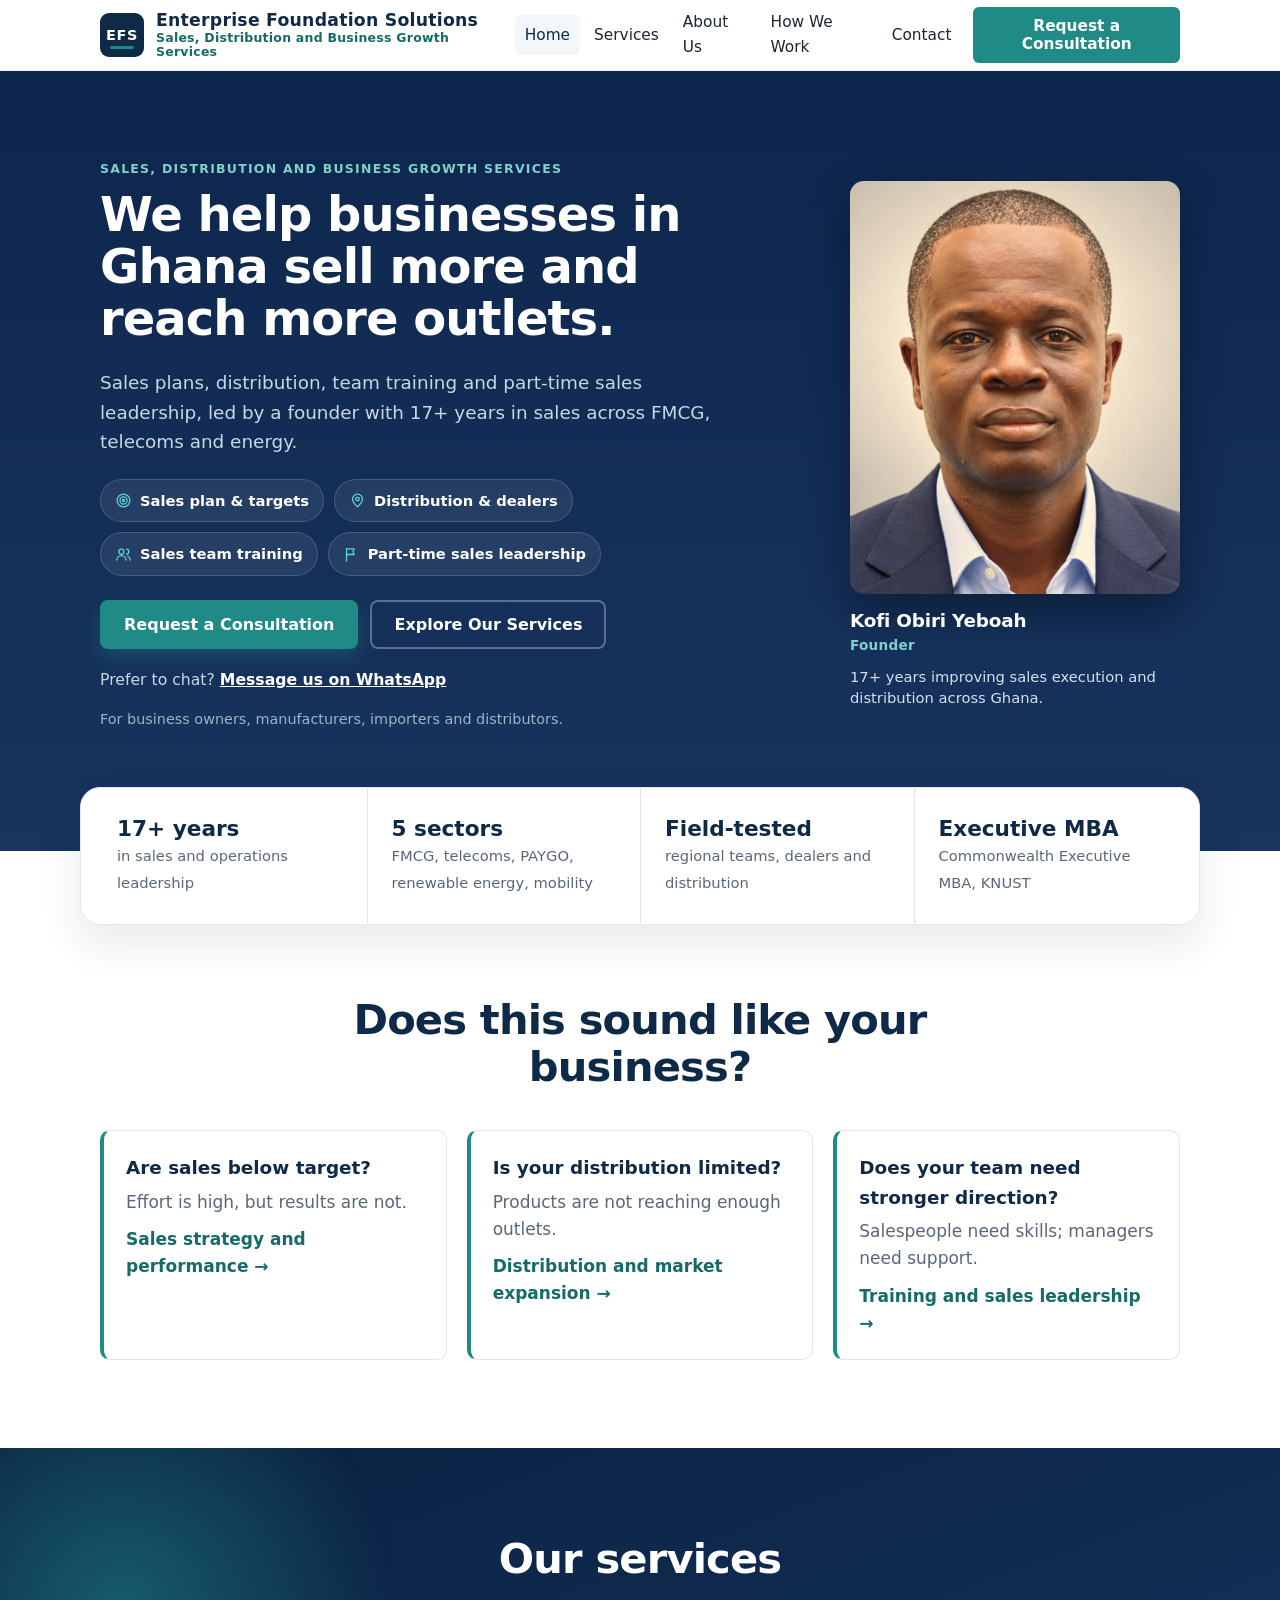
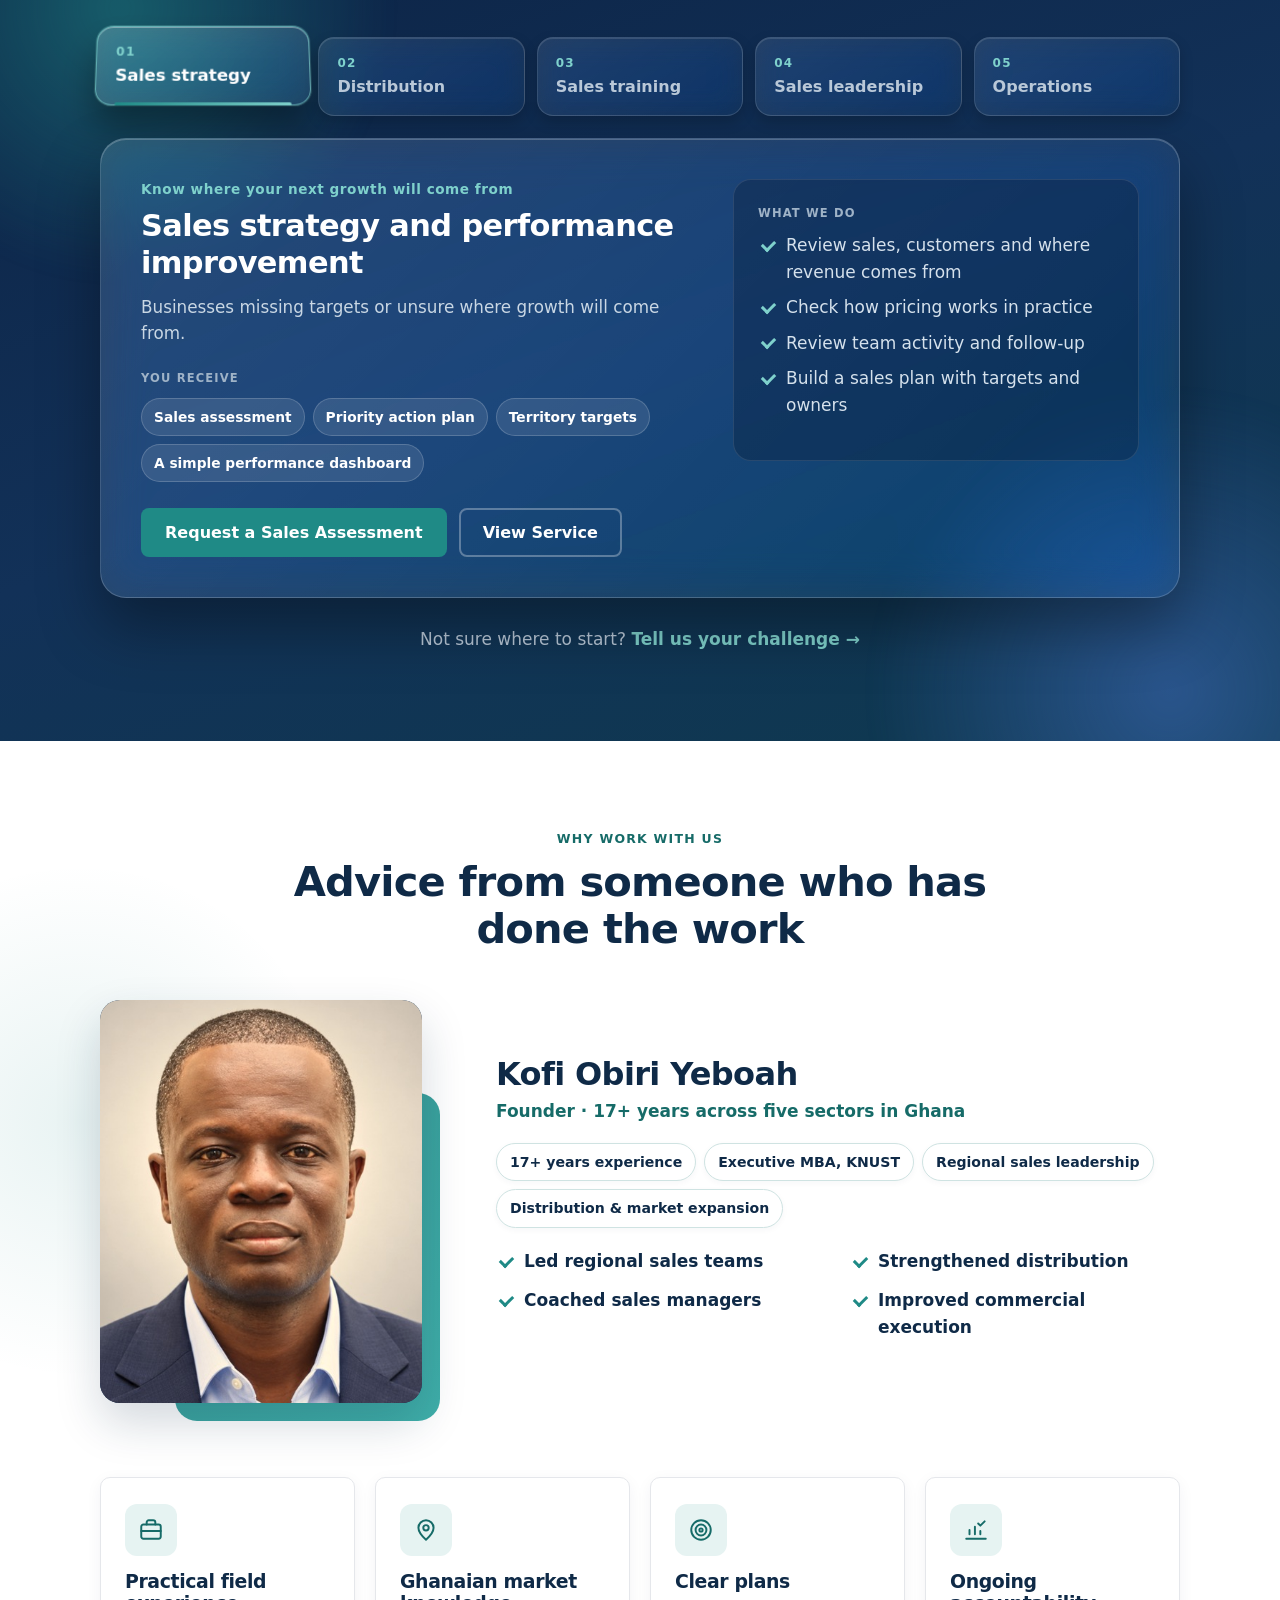
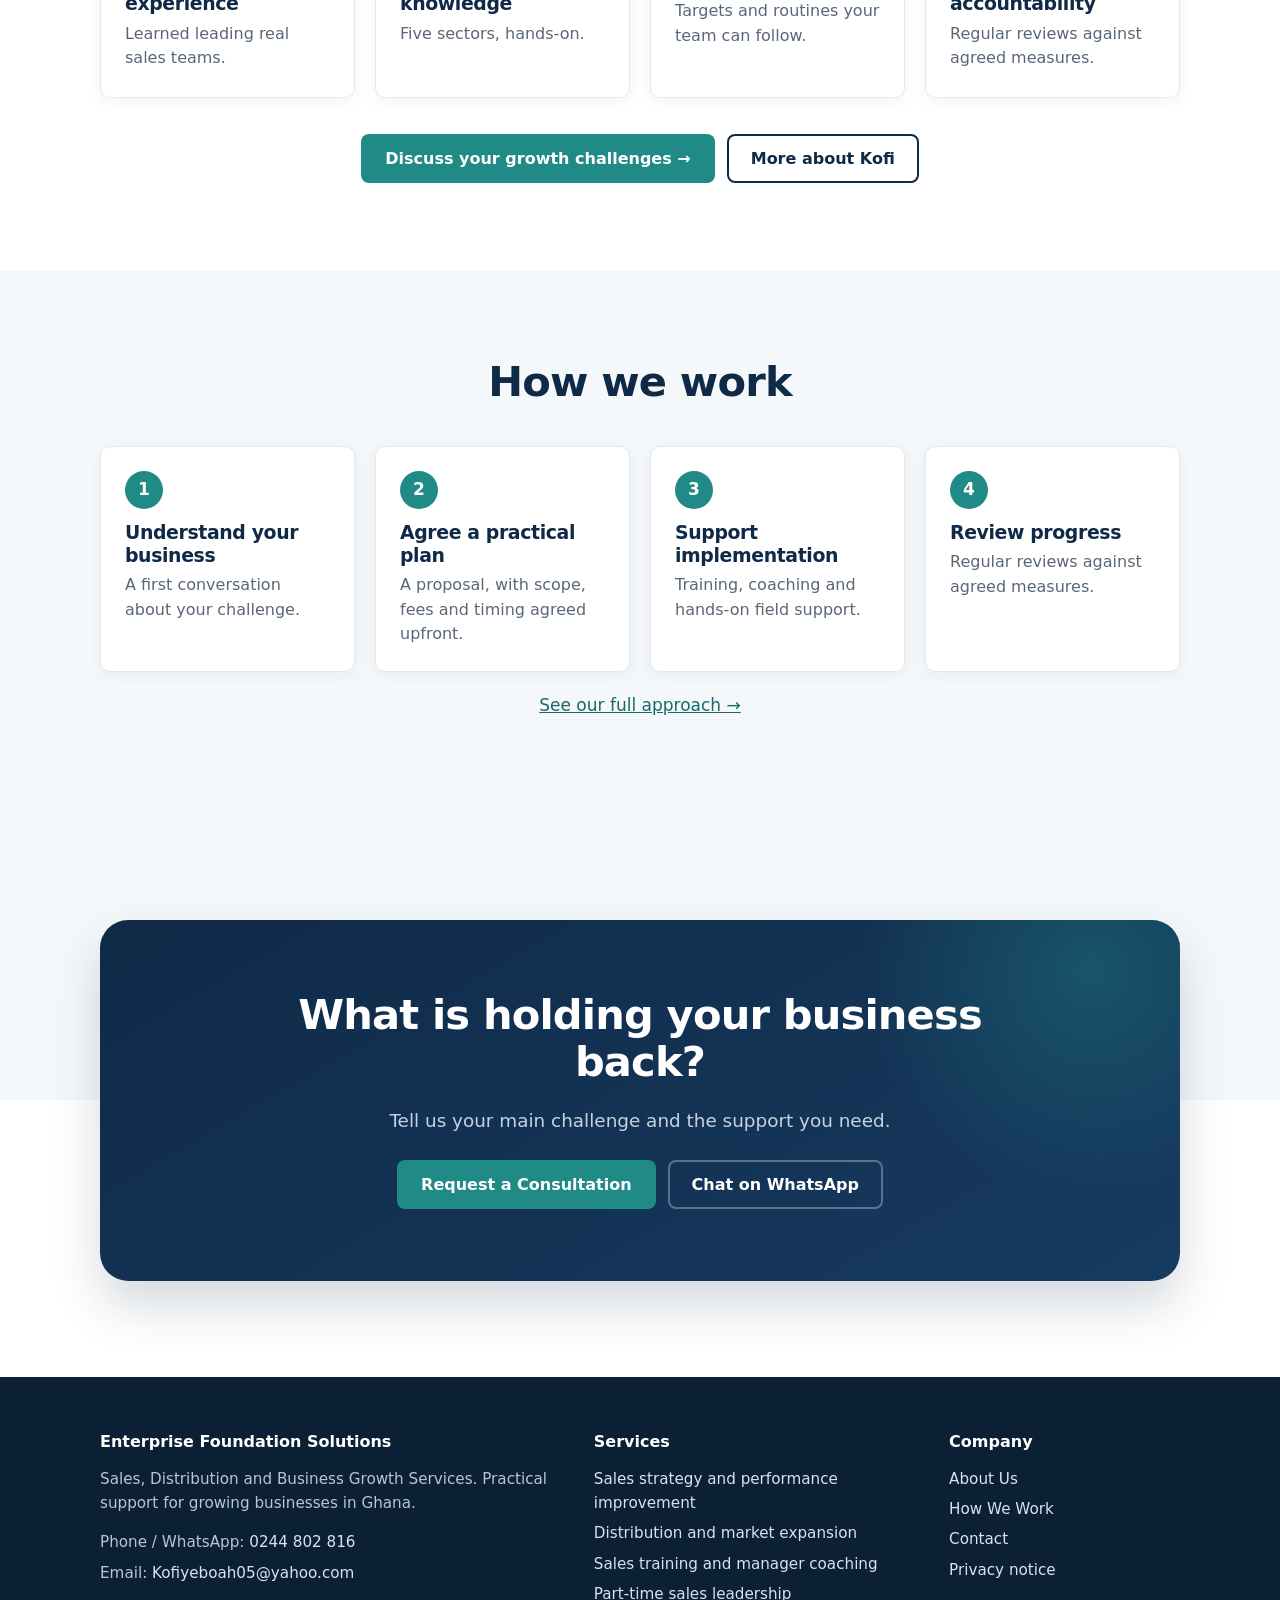
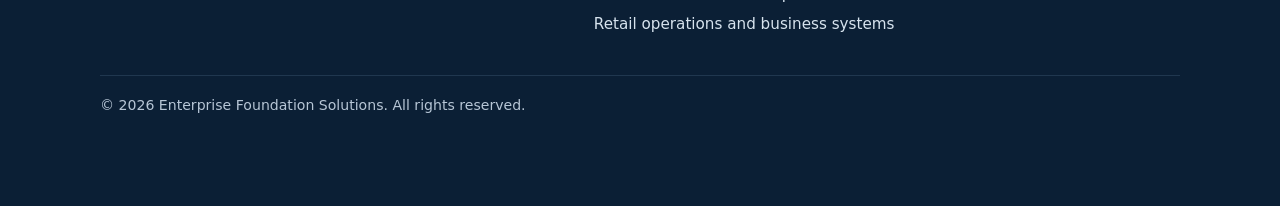
==== commit 0f504ab9: "The hero says plainly what EFS does, for whom, and where New headline and supporting line, four serv" ====
--- a/site/index.html
+++ b/site/index.html
@@ -19,7 +19,7 @@
 <meta name="mobile-web-app-capable" content="yes">
 <meta name="apple-mobile-web-app-title" content="EFS">
 <meta name="apple-mobile-web-app-status-bar-style" content="default">
-<link rel="stylesheet" href="assets/site.css?v=2237df90">
+<link rel="stylesheet" href="assets/site.css?v=25ad81ef">
 </head>
 <body>
 <a class="skip" href="#main">Skip to content</a>
@@ -38,13 +38,20 @@
   <div class="wrap hero-grid">
     <div>
       <span class="eyebrow">Sales, Distribution and Business Growth Services</span>
-      <h1>Build a stronger sales team. Reach more customers.</h1>
-      <p class="lead">We help growing businesses improve sales, expand distribution and strengthen daily operations through practical advice, training and hands-on support.</p>
+      <h1>We help businesses in Ghana sell more and reach more outlets.</h1>
+      <p class="lead">Sales plans, distribution, team training and part-time sales leadership, led by a founder with 17+ years in sales across FMCG, telecoms and energy.</p>
+      <ul class="hero-chips" aria-label="What we do">
+        <li><a href="sales-strategy-and-performance.html"><svg viewBox="0 0 24 24" width="26" height="26" fill="none" stroke="currentColor" stroke-width="1.8" stroke-linecap="round" stroke-linejoin="round" aria-hidden="true"><circle cx="12" cy="12" r="9"/><circle cx="12" cy="12" r="5"/><circle cx="12" cy="12" r="1.5"/></svg>Sales plan &amp; targets</a></li>
+        <li><a href="distribution-and-market-expansion.html"><svg viewBox="0 0 24 24" width="26" height="26" fill="none" stroke="currentColor" stroke-width="1.8" stroke-linecap="round" stroke-linejoin="round" aria-hidden="true"><path d="M12 21s-7-6.2-7-11a7 7 0 0 1 14 0c0 4.8-7 11-7 11z"/><circle cx="12" cy="10" r="2.5"/></svg>Distribution &amp; dealers</a></li>
+        <li><a href="sales-training-and-coaching.html"><svg viewBox="0 0 24 24" width="26" height="26" fill="none" stroke="currentColor" stroke-width="1.8" stroke-linecap="round" stroke-linejoin="round" aria-hidden="true"><circle cx="9" cy="8" r="3.5"/><path d="M2.5 20a6.5 6.5 0 0 1 13 0"/><path d="M16 4.5a3.5 3.5 0 0 1 0 7"/><path d="M18 14.5a6.5 6.5 0 0 1 3.5 5.5"/></svg>Sales team training</a></li>
+        <li><a href="part-time-sales-leadership.html"><svg viewBox="0 0 24 24" width="26" height="26" fill="none" stroke="currentColor" stroke-width="1.8" stroke-linecap="round" stroke-linejoin="round" aria-hidden="true"><path d="M5 21V4"/><path d="M5 4h11l-2 4 2 4H5"/></svg>Part-time sales leadership</a></li>
+      </ul>
       <div class="btn-row">
         <a class="btn btn-primary cta-consult" href="contact.html#enquiry-form">Request a Consultation</a>
         <a class="btn btn-light" href="services.html">Explore Our Services</a>
       </div>
       <p class="hero-wa">Prefer to chat? <a class="" data-wa="" href="https://wa.me/233244802816">Message us on WhatsApp</a></p>
+      <p class="hero-for">For business owners, manufacturers, importers and distributors.</p>
     </div>
     <figure class="hero-founder">
       <div class="photo"><img src="assets/founder.jpg" alt="Kofi Obiri Yeboah, founder of Enterprise Foundation Solutions"></div>
@@ -245,6 +252,6 @@
   <a class="btn btn-primary cta-consult" href="contact.html#enquiry-form">Request a Consultation</a>
   <a class="btn btn-wa" data-wa="" href="https://wa.me/233244802816"><svg viewBox="0 0 24 24" width="18" height="18" fill="currentColor" aria-hidden="true"><path d="M12 2a10 10 0 0 0-8.6 15.1L2 22l5-1.3A10 10 0 1 0 12 2zm0 18.2a8.2 8.2 0 0 1-4.2-1.2l-.3-.2-3 .8.8-2.9-.2-.3A8.2 8.2 0 1 1 12 20.2zm4.5-6.1c-.2-.1-1.5-.7-1.7-.8s-.4-.1-.6.1-.7.8-.8 1-.3.2-.5.1a6.7 6.7 0 0 1-3.3-2.9c-.3-.4.2-.4.7-1.3.1-.2 0-.3 0-.4l-.8-1.8c-.2-.5-.4-.4-.6-.4h-.5a1 1 0 0 0-.7.3 2.9 2.9 0 0 0-.9 2.2 5 5 0 0 0 1 2.7 11.6 11.6 0 0 0 4.5 4c1.7.7 2.3.8 3.2.6a2.7 2.7 0 0 0 1.8-1.2 2.2 2.2 0 0 0 .2-1.2c-.1-.1-.3-.2-.5-.3z"/></svg>WhatsApp</a>
 </div>
-<script src="assets/site.js?v=267321b1"></script>
+<script src="assets/site.js?v=deda6d7e"></script>
 </body>
 </html>
--- a/site/assets/site.css
+++ b/site/assets/site.css
@@ -669,3 +669,42 @@
 }
 
 .svc-panel[hidden]{display:none}
+
+/* Side panels (contact + service pages): centred on phones */
+@media (max-width:600px){
+  .aside{text-align:center}
+  .aside .list-rows a{justify-content:center;text-align:center;padding:16px}
+  .aside .list-rows svg{display:none}
+}
+
+/* "Install the app" card: floats just above the bottom action bar */
+.install-card{position:fixed;z-index:45;left:12px;right:12px;bottom:calc(12px + env(safe-area-inset-bottom));display:flex;align-items:center;gap:12px;padding:12px 10px 12px 12px;border-radius:18px;background:rgba(255,255,255,.94);-webkit-backdrop-filter:saturate(180%) blur(20px);backdrop-filter:saturate(180%) blur(20px);border:1px solid rgba(15,42,71,.1);box-shadow:0 12px 32px rgba(15,42,71,.18);transform:translateY(16px);opacity:0;transition:transform .35s cubic-bezier(.2,.8,.2,1),opacity .35s}
+.install-card.in{transform:none;opacity:1}
+.install-card img{flex:none;width:44px;height:44px;border-radius:10px}
+.install-text{flex:1;min-width:0;line-height:1.3;color:var(--navy)}
+.install-text strong{display:block;font-size:.95rem}
+.install-text span{font-size:.82rem;color:var(--muted)}
+.install-text svg{vertical-align:-3px;color:#0a84ff}
+.install-go{flex:none;height:38px;padding:0 16px;border-radius:10px;font-size:.9rem}
+.install-x{flex:none;width:32px;height:32px;border:0;border-radius:50%;background:transparent;color:var(--muted);font-size:1.4rem;line-height:1;cursor:pointer}
+.install-x:hover{background:rgba(15,42,71,.06)}
+@media (min-width:961px){.install-card{left:auto;right:24px;bottom:24px;width:380px}}
+/* where the bottom bar shows, sit above it (bar = 48px button + 20px padding) */
+@media (max-width:960px){
+  .install-card{bottom:calc(80px + env(safe-area-inset-bottom))}
+  body.has-form .install-card,.menu-open .install-card{bottom:calc(12px + env(safe-area-inset-bottom))}
+}
+@media (prefers-reduced-motion:reduce){.install-card{transition:none}}
+
+/* Hero: "What we do" chips + who it's for */
+.hero-chips{list-style:none;display:flex;flex-wrap:wrap;gap:10px;margin:22px 0 4px;padding:0;max-width:36em}
+.hero-chips a{display:inline-flex;align-items:center;gap:8px;padding:9px 14px;border-radius:999px;background:rgba(255,255,255,.08);border:1px solid rgba(255,255,255,.16);color:#fff;font-size:.92rem;font-weight:600;text-decoration:none;-webkit-backdrop-filter:blur(8px);backdrop-filter:blur(8px);transition:background .2s,border-color .2s,transform .2s}
+.hero-chips a:hover{background:rgba(45,183,176,.18);border-color:rgba(94,214,207,.5);transform:translateY(-1px)}
+.hero-chips svg{flex:none;width:17px;height:17px;color:#5ed6cf}
+.hero-for{margin:10px 0 0;color:#9fb3c8;font-size:.9rem}
+@media (max-width:600px){
+  .hero-chips{display:grid;grid-template-columns:1fr 1fr;gap:8px;margin:18px 0 6px}
+  .hero-chips a{height:100%;justify-content:center;text-align:center;padding:10px 10px;border-radius:14px;font-size:.84rem;line-height:1.25}
+  .hero-for{text-align:center}
+}
+@media (prefers-reduced-motion:reduce){.hero-chips a{transition:none}}
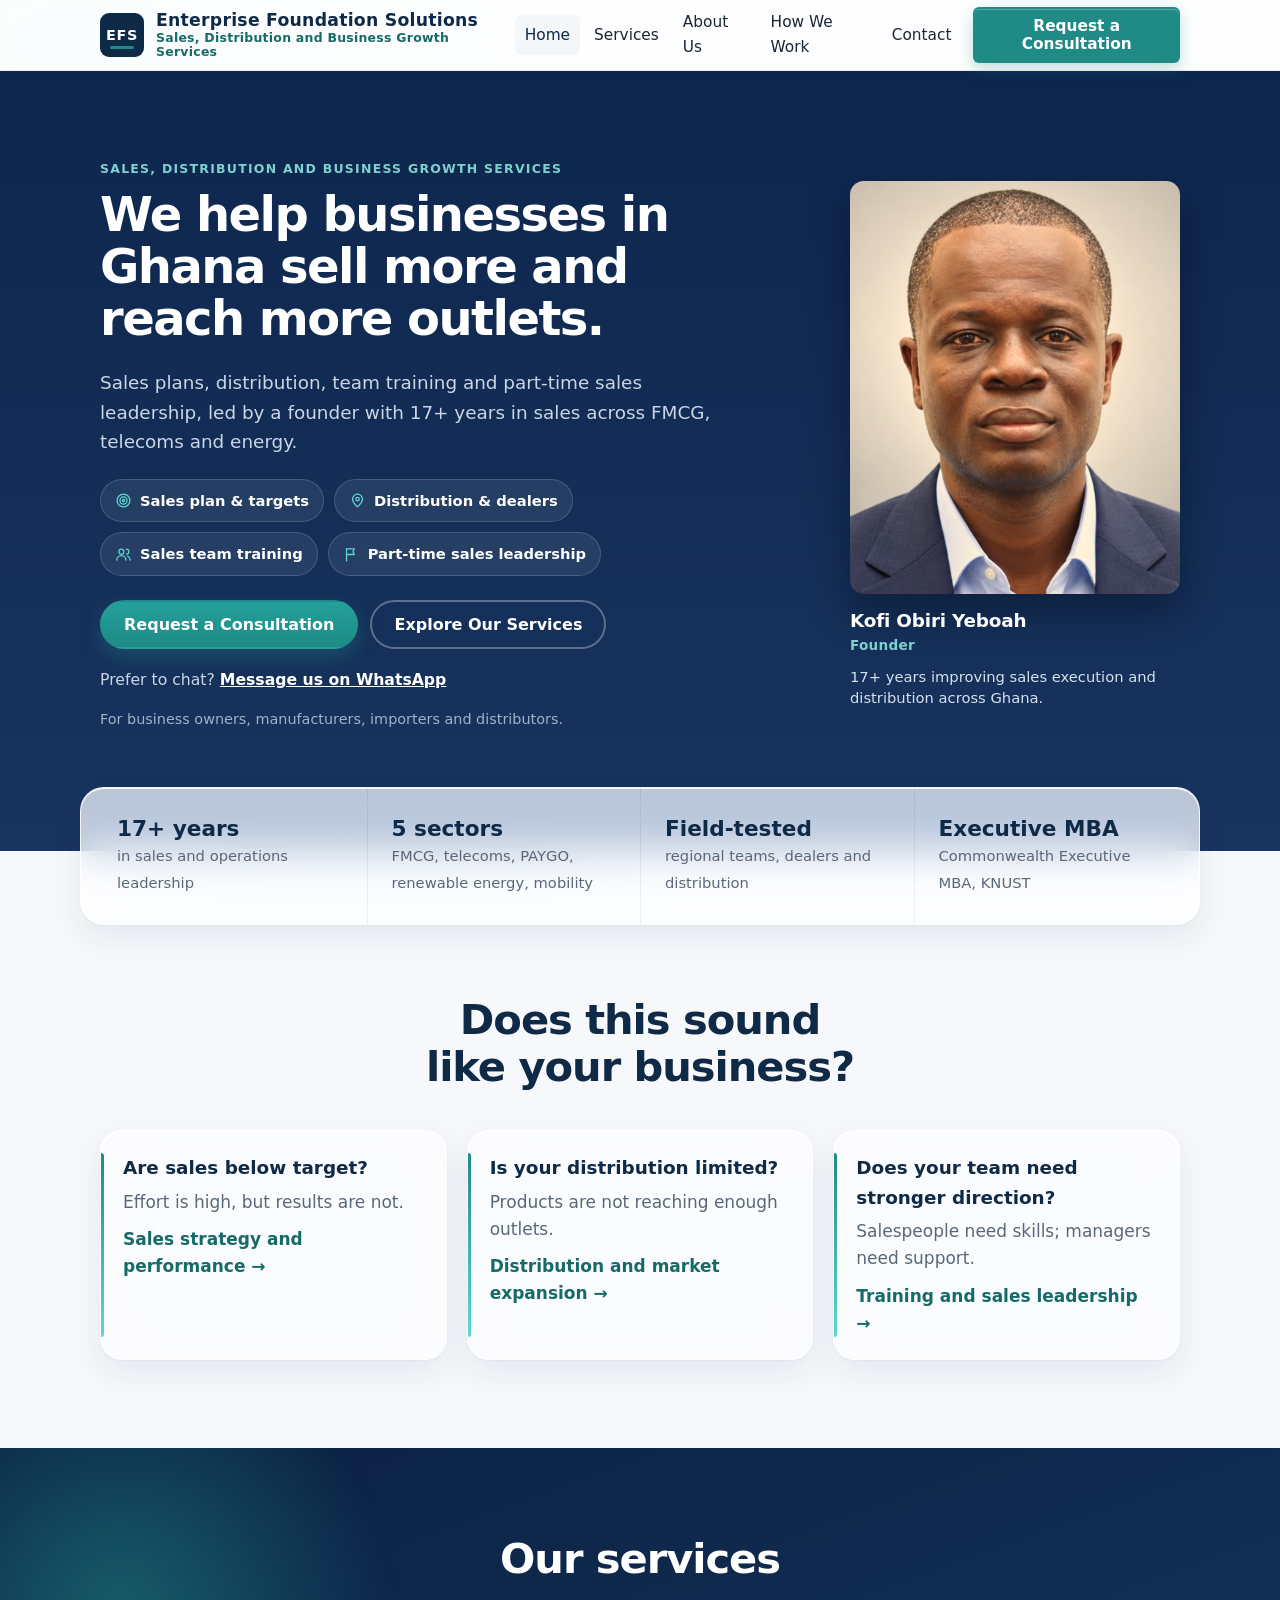
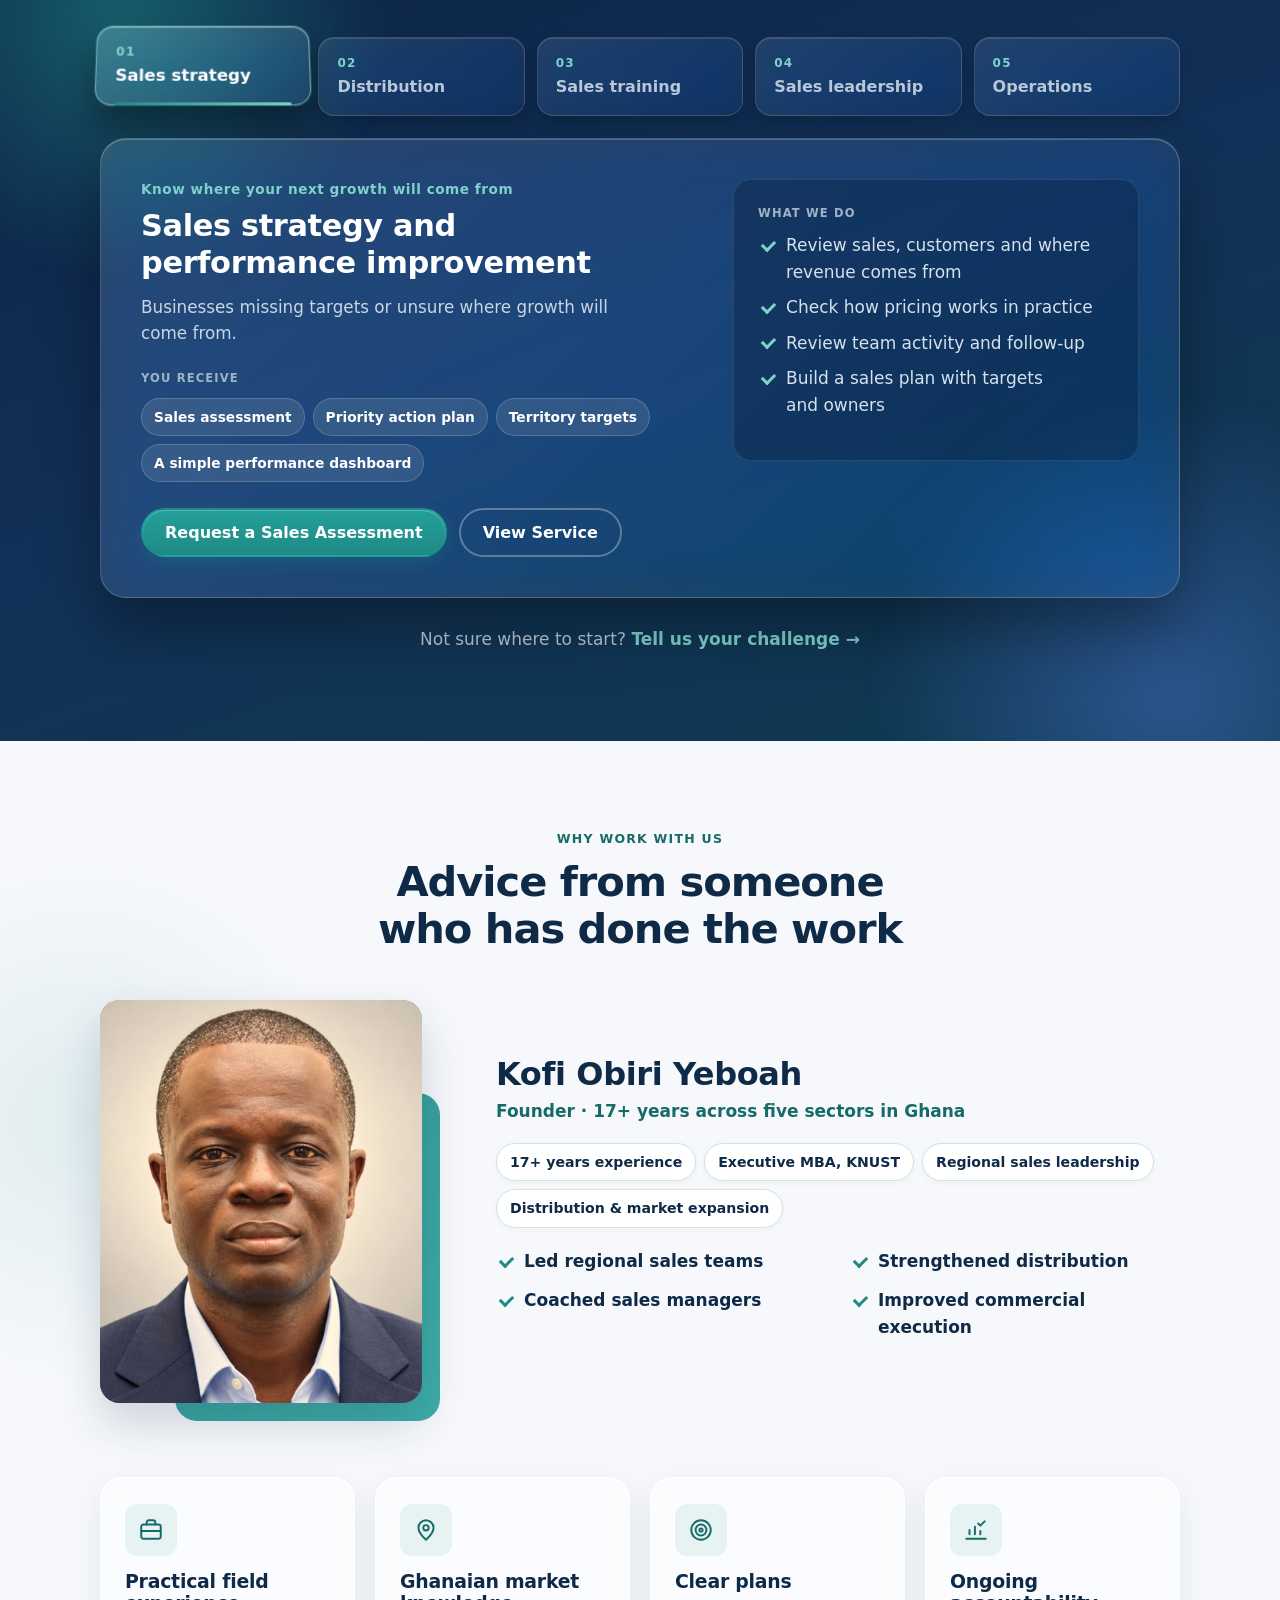
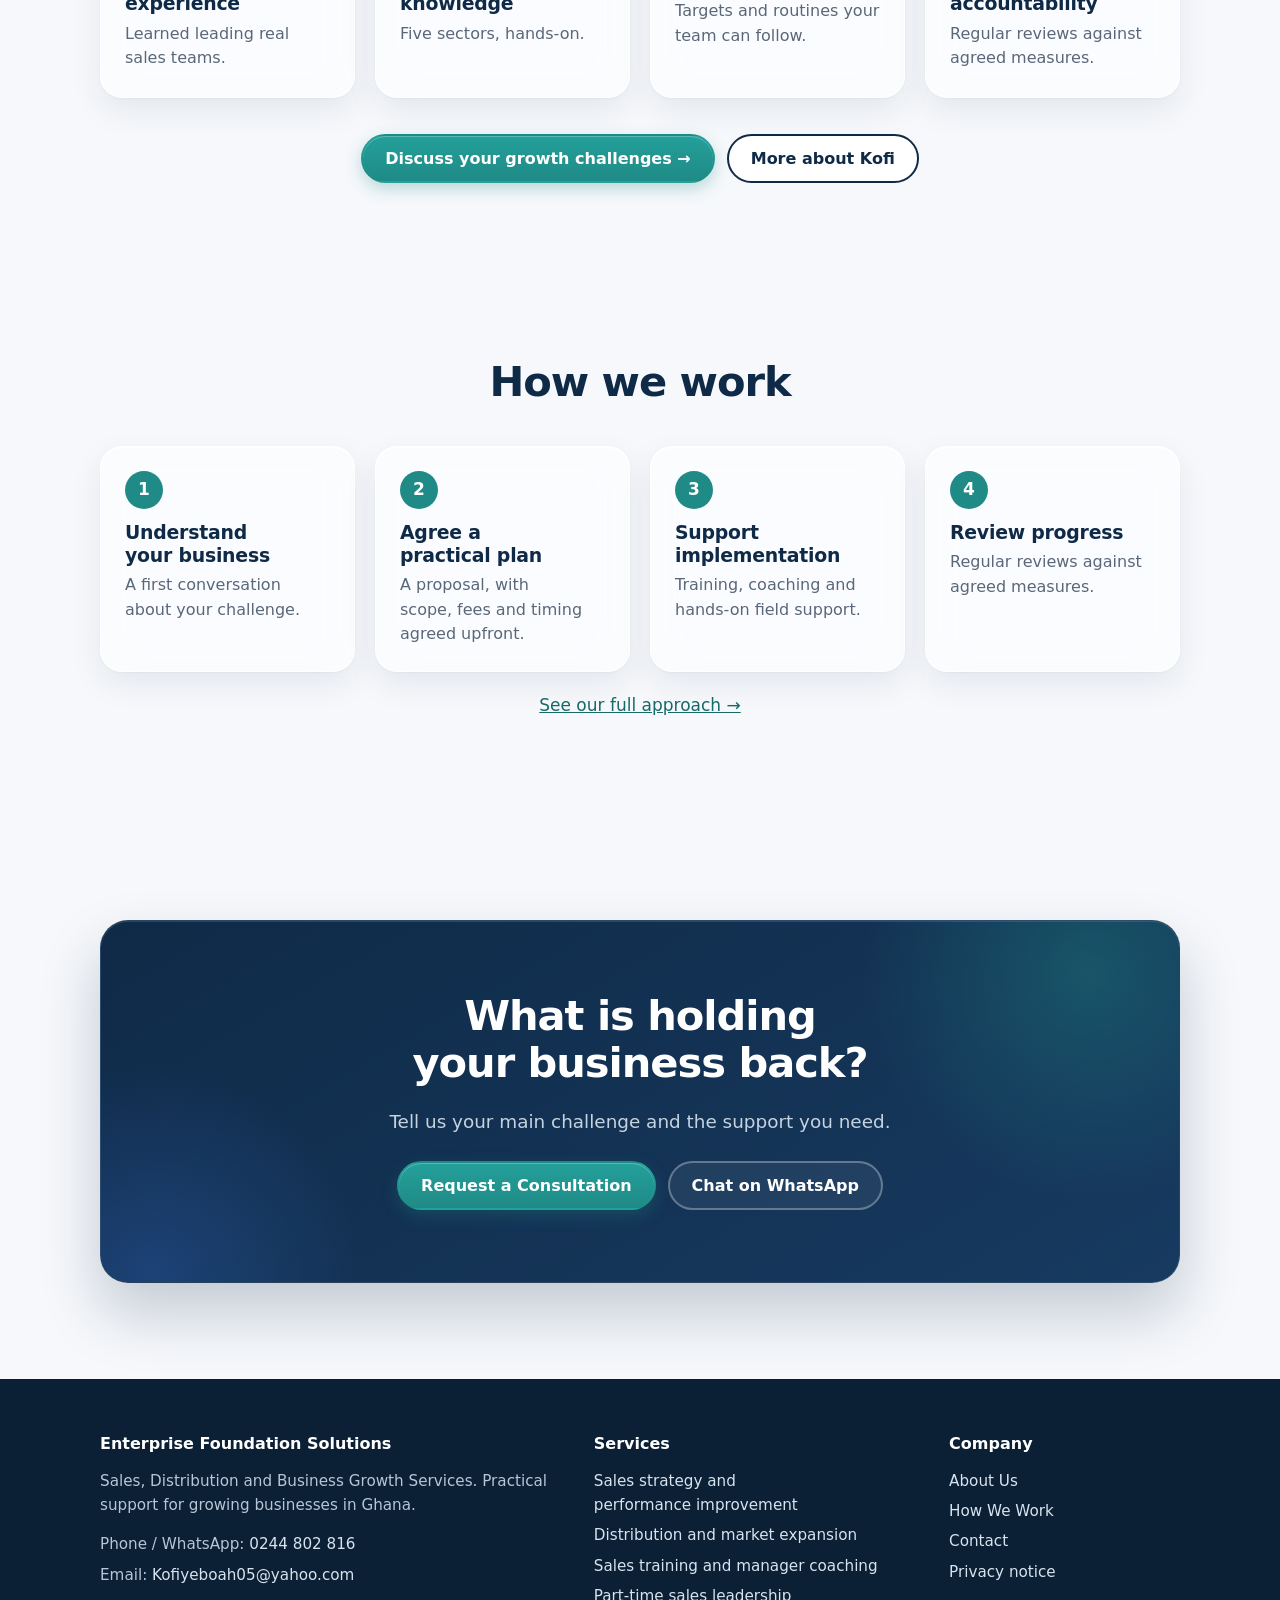
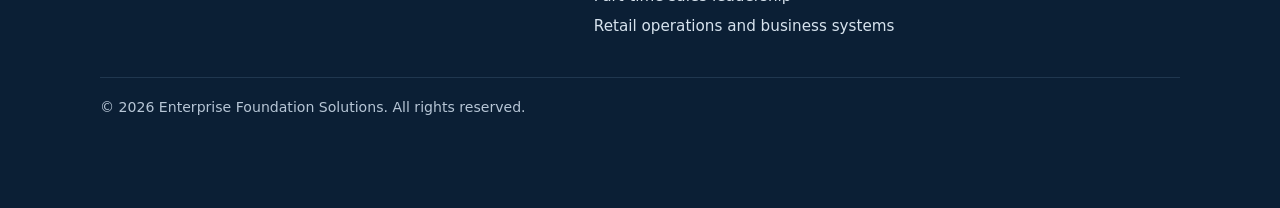
==== commit 12e5a00e: "Glass finish across the site, with pill buttons and scroll-in motion Soft colour-wash background, fr" ====
--- a/site/index.html
+++ b/site/index.html
@@ -19,7 +19,7 @@
 <meta name="mobile-web-app-capable" content="yes">
 <meta name="apple-mobile-web-app-title" content="EFS">
 <meta name="apple-mobile-web-app-status-bar-style" content="default">
-<link rel="stylesheet" href="assets/site.css?v=25ad81ef">
+<link rel="stylesheet" href="assets/site.css?v=e332b11b">
 </head>
 <body>
 <a class="skip" href="#main">Skip to content</a>
@@ -252,6 +252,6 @@
   <a class="btn btn-primary cta-consult" href="contact.html#enquiry-form">Request a Consultation</a>
   <a class="btn btn-wa" data-wa="" href="https://wa.me/233244802816"><svg viewBox="0 0 24 24" width="18" height="18" fill="currentColor" aria-hidden="true"><path d="M12 2a10 10 0 0 0-8.6 15.1L2 22l5-1.3A10 10 0 1 0 12 2zm0 18.2a8.2 8.2 0 0 1-4.2-1.2l-.3-.2-3 .8.8-2.9-.2-.3A8.2 8.2 0 1 1 12 20.2zm4.5-6.1c-.2-.1-1.5-.7-1.7-.8s-.4-.1-.6.1-.7.8-.8 1-.3.2-.5.1a6.7 6.7 0 0 1-3.3-2.9c-.3-.4.2-.4.7-1.3.1-.2 0-.3 0-.4l-.8-1.8c-.2-.5-.4-.4-.6-.4h-.5a1 1 0 0 0-.7.3 2.9 2.9 0 0 0-.9 2.2 5 5 0 0 0 1 2.7 11.6 11.6 0 0 0 4.5 4c1.7.7 2.3.8 3.2.6a2.7 2.7 0 0 0 1.8-1.2 2.2 2.2 0 0 0 .2-1.2c-.1-.1-.3-.2-.5-.3z"/></svg>WhatsApp</a>
 </div>
-<script src="assets/site.js?v=deda6d7e"></script>
+<script src="assets/site.js?v=76cba191"></script>
 </body>
 </html>
--- a/site/assets/site.css
+++ b/site/assets/site.css
@@ -708,3 +708,90 @@
   .hero-for{text-align:center}
 }
 @media (prefers-reduced-motion:reduce){.hero-chips a{transition:none}}
+
+/* =====================================================================
+   Apple-grade glass layer
+   A soft colour wash sits behind the page so frosted cards have
+   something to blur; cards, buttons and type get one consistent finish.
+   ===================================================================== */
+:root{
+  --glass-bg:rgba(255,255,255,.62);
+  --glass-border:rgba(255,255,255,.8);
+  --glass-shadow:inset 0 1px 0 rgba(255,255,255,.95),0 1px 2px rgba(15,42,71,.04),0 12px 32px rgba(15,42,71,.08);
+  --glass-shadow-hover:inset 0 1px 0 rgba(255,255,255,.95),0 2px 4px rgba(15,42,71,.05),0 24px 48px rgba(15,42,71,.14);
+  --spring:cubic-bezier(.2,.8,.2,1);
+}
+body{
+  background:
+    radial-gradient(52vw 52vw at 8% 18%,rgba(31,138,134,.10),transparent 62%),
+    radial-gradient(46vw 46vw at 94% 46%,rgba(56,112,214,.08),transparent 62%),
+    radial-gradient(40vw 40vw at 30% 88%,rgba(31,138,134,.07),transparent 62%),
+    #f6f8fb;
+  background-attachment:fixed;
+}
+section:not(.hero):not(.page-hero):not(.svc-tabs-section),
+.alt,.trust,.proof,.alt + .dark{background:transparent}
+
+/* type */
+h1{letter-spacing:-.032em;font-weight:700}
+h2{letter-spacing:-.025em}
+h3{letter-spacing:-.012em}
+h1,h2,h3{text-wrap:balance}
+p,li{text-wrap:pretty}
+
+/* frosted cards */
+.card,.problem,.proof-grid,.tile,.aside,.list-rows,.privacy-box,.contact-rows{
+  background:var(--glass-bg);
+  -webkit-backdrop-filter:blur(20px) saturate(180%);
+  backdrop-filter:blur(20px) saturate(180%);
+  border:1px solid var(--glass-border);
+  box-shadow:var(--glass-shadow);
+}
+.card,.problem{border-radius:22px}
+.problem{border-left:1px solid var(--glass-border);position:relative;overflow:hidden}
+.problem::before{content:"";position:absolute;left:0;top:22px;bottom:22px;width:3px;border-radius:0 3px 3px 0;background:linear-gradient(var(--teal),#5ed6cf)}
+.proof-grid{border-radius:24px;background:rgba(255,255,255,.72)}
+.proof-grid div{border-left-color:rgba(15,42,71,.07)}
+.tile{border-radius:16px}
+.list-rows li+li{border-top-color:rgba(15,42,71,.07)}
+.list-rows a:hover{background:rgba(255,255,255,.6)}
+.card,.problem,.tile{
+  transition:opacity .8s var(--spring),translate .8s var(--spring),transform .45s var(--spring),box-shadow .45s var(--spring);
+  transition-delay:var(--d,0s),var(--d,0s),0s,0s;
+}
+@media (hover:hover){
+  .card:hover,.problem:hover,.tile:hover{transform:translateY(-4px);box-shadow:var(--glass-shadow-hover)}
+}
+
+/* pill buttons with a soft highlight */
+.btn{border-radius:999px;transition:transform .25s var(--spring),box-shadow .25s var(--spring),background-color .2s}
+.btn-primary{background:linear-gradient(180deg,#24a09a 0%,var(--teal) 100%);border-color:transparent;box-shadow:inset 0 1px 0 rgba(255,255,255,.25),0 6px 16px rgba(31,138,134,.28)}
+.btn-primary:hover{box-shadow:inset 0 1px 0 rgba(255,255,255,.25),0 10px 24px rgba(31,138,134,.36)}
+.btn:active{transform:scale(.97)}
+section:not(.hero):not(.page-hero):not(.dark):not(.svc-tabs-section) .btn-light{background:rgba(255,255,255,.6);-webkit-backdrop-filter:blur(12px);backdrop-filter:blur(12px)}
+.mobile-bar .btn{border-radius:999px}
+.install-go{border-radius:999px}
+
+/* closing call-to-action panel: glass edge on navy */
+.dark .wrap{border:1px solid rgba(255,255,255,.10);box-shadow:inset 0 1px 0 rgba(255,255,255,.12),0 30px 60px rgba(15,42,71,.22)}
+.dark .wrap::before{content:"";position:absolute;left:-160px;bottom:-200px;width:420px;height:420px;border-radius:50%;background:radial-gradient(circle,rgba(56,112,214,.28) 0%,rgba(56,112,214,0) 70%);pointer-events:none}
+.next-panel{border:1px solid rgba(255,255,255,.10);box-shadow:inset 0 1px 0 rgba(255,255,255,.12),0 24px 50px rgba(15,42,71,.18)}
+
+/* founder photo: glass frame */
+.founder-visual .photo{outline:1px solid rgba(255,255,255,.7);outline-offset:-1px}
+
+/* scroll-in motion (added by site.js; content is visible without JS) */
+.js-reveal .reveal{opacity:0;translate:0 22px}
+.js-reveal .reveal.shown{opacity:1;translate:0 0}
+.js-reveal .reveal:not(.card):not(.problem):not(.tile){transition:opacity .8s var(--spring),translate .8s var(--spring);transition-delay:var(--d,0s)}
+
+@media (prefers-reduced-motion:reduce){
+  .js-reveal .reveal{opacity:1;translate:none}
+  .card,.problem,.tile,.btn{transition:none}
+}
+/* light-on-dark buttons inside navy panels keep their outline style */
+.next-panel .btn-light,.dark .btn-light{background:rgba(255,255,255,.06)!important;-webkit-backdrop-filter:none;backdrop-filter:none}
+.next-panel .btn-light:hover,.dark .btn-light:hover{background:rgba(255,255,255,.14)!important}
+@media (max-width:600px){
+  .aside{background:transparent;border:0;box-shadow:none;-webkit-backdrop-filter:none;backdrop-filter:none}
+}
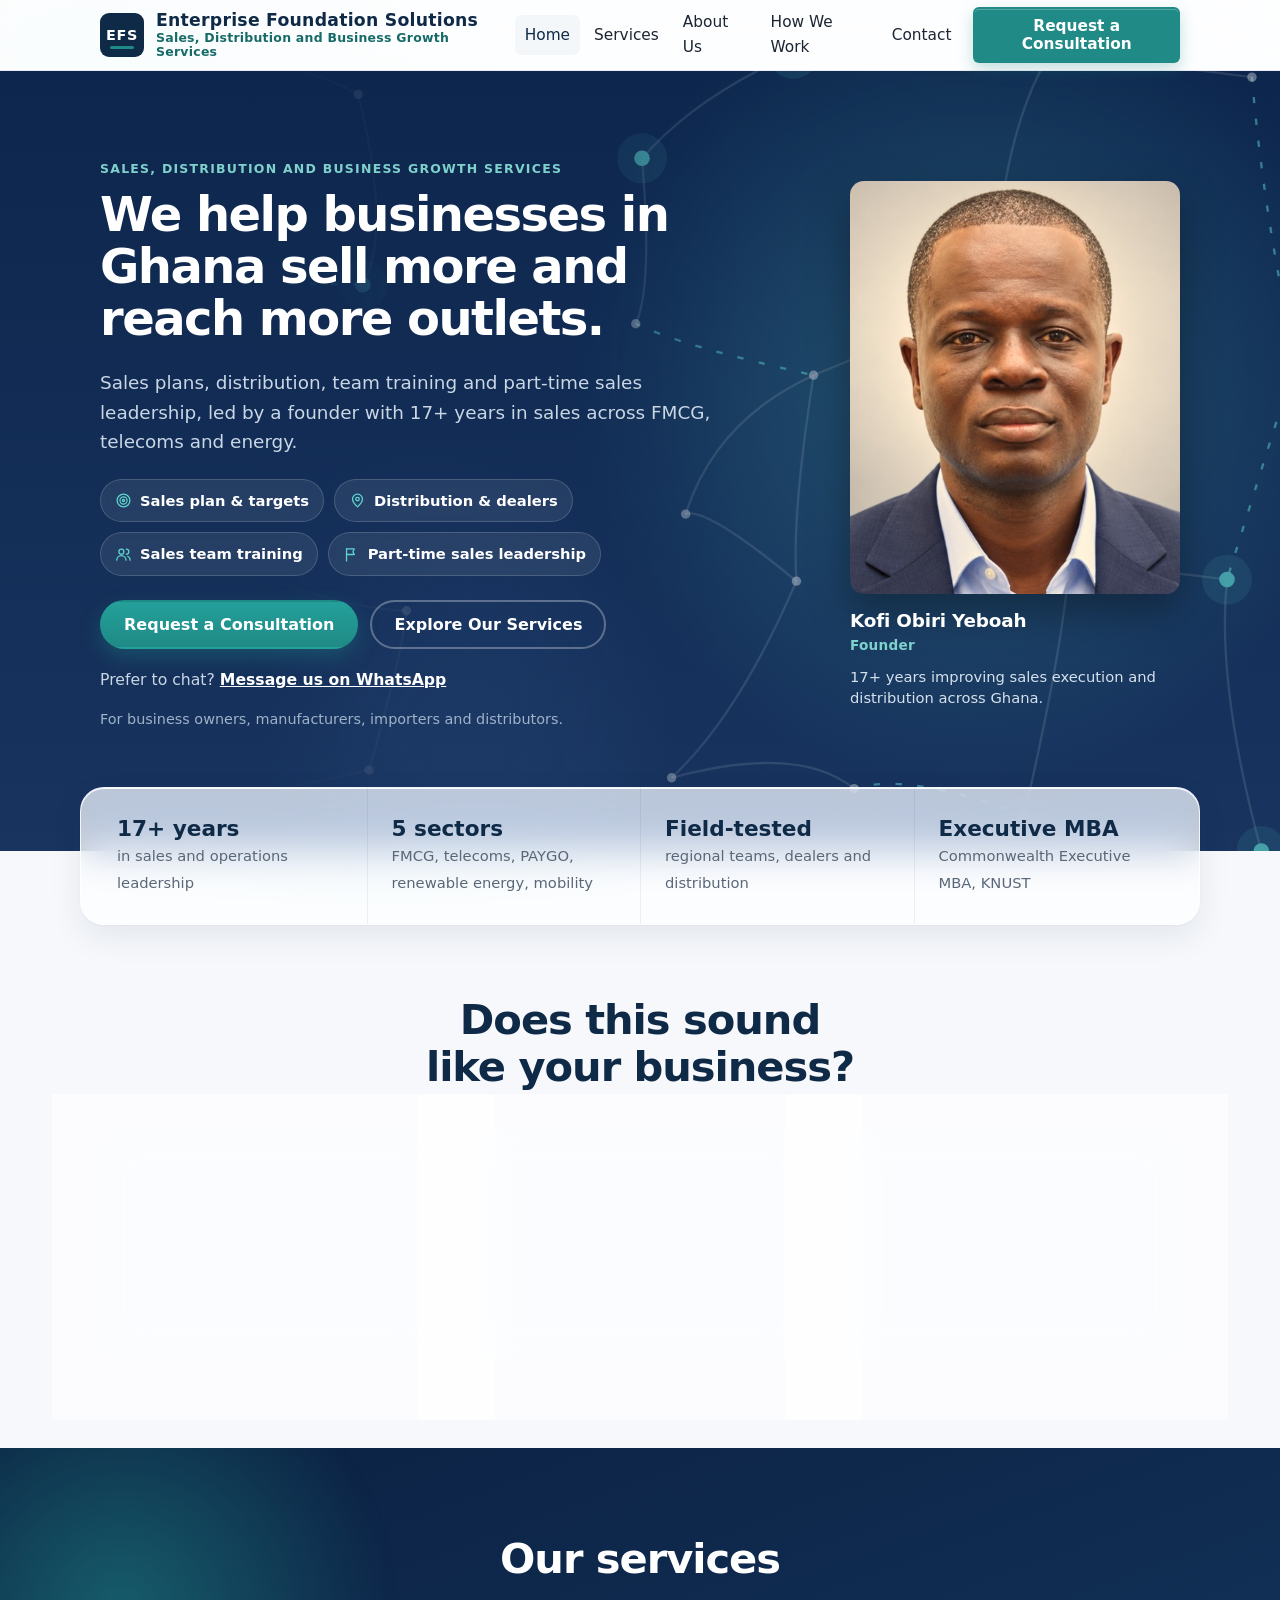
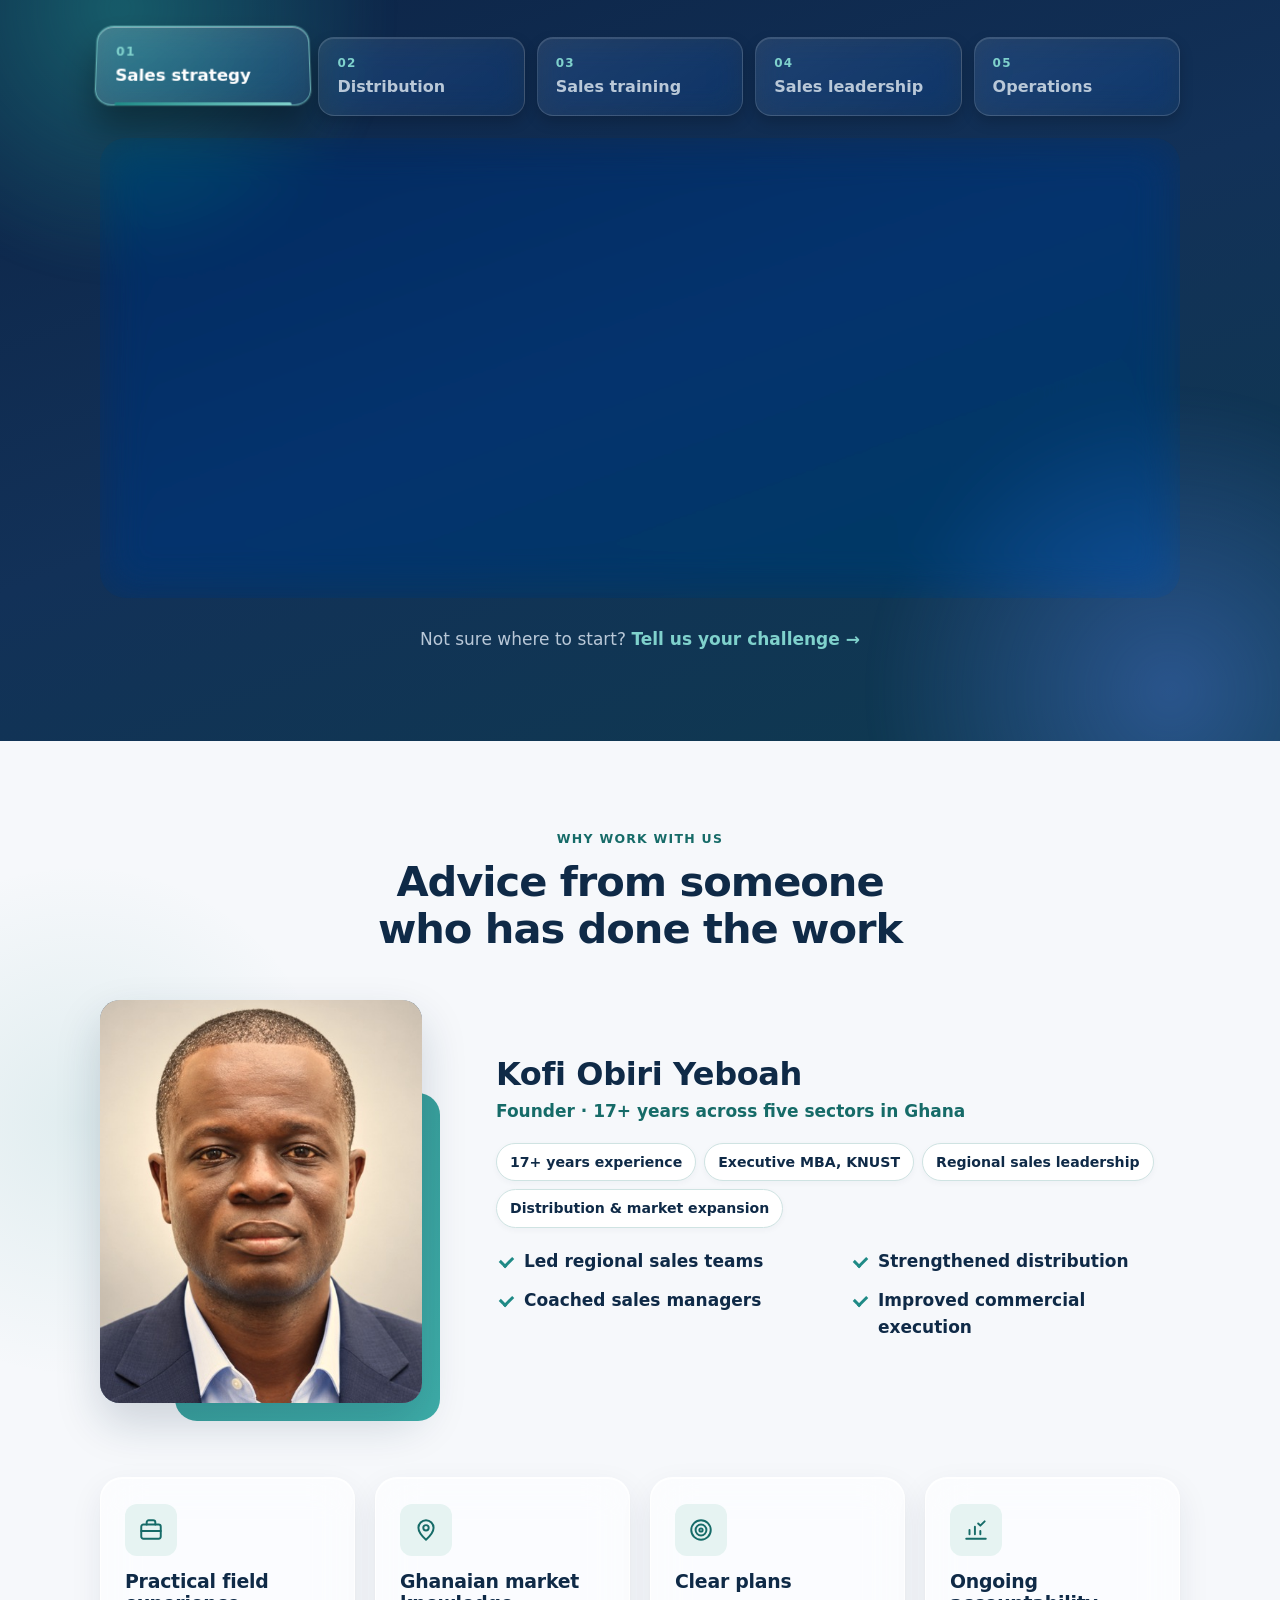
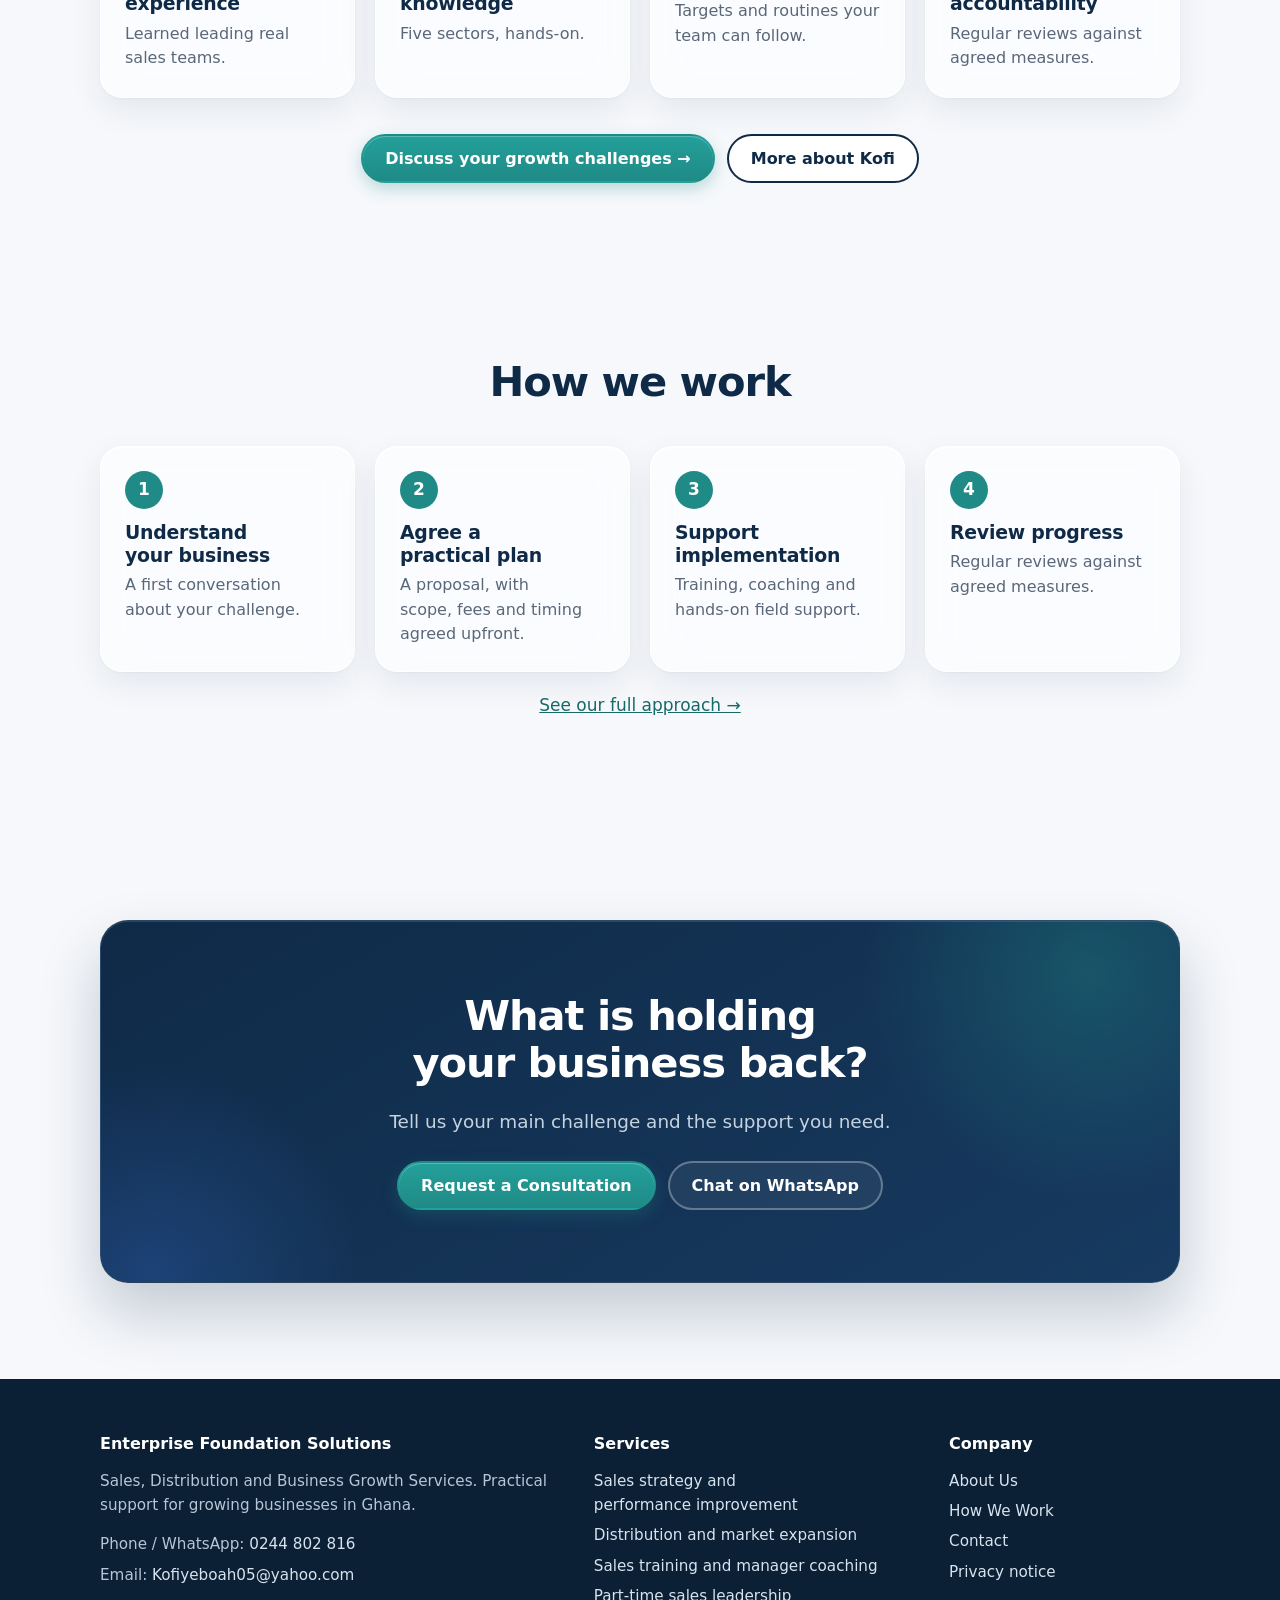
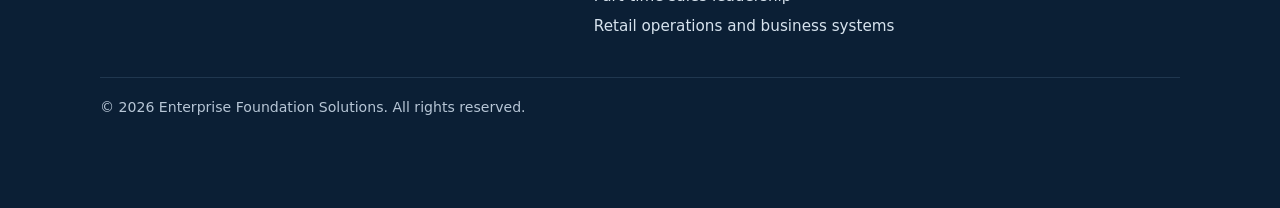
==== commit d64d58ec: "Original abstract artwork on every page header; hero text centred on phones art.py draws five SVG pi" ====
--- a/site/index.html
+++ b/site/index.html
@@ -19,7 +19,7 @@
 <meta name="mobile-web-app-capable" content="yes">
 <meta name="apple-mobile-web-app-title" content="EFS">
 <meta name="apple-mobile-web-app-status-bar-style" content="default">
-<link rel="stylesheet" href="assets/site.css?v=e332b11b">
+<link rel="stylesheet" href="assets/site.css?v=f3d91fb9">
 </head>
 <body>
 <a class="skip" href="#main">Skip to content</a>
@@ -34,7 +34,7 @@
 </header>
 <main id="main">
 
-<section class="hero">
+<section class="hero art-network">
   <div class="wrap hero-grid">
     <div>
       <span class="eyebrow">Sales, Distribution and Business Growth Services</span>
@@ -91,7 +91,7 @@
     <h2>Our services</h2>
     <div class="svc-tabs" data-tabs>
   <div class="svc-tablist" role="tablist" aria-label="Our services"><button class="svc-tab" role="tab" id="tab-sales-strategy-and-performance" aria-controls="panel-sales-strategy-and-performance" aria-selected="true" tabindex="0"><span class="svc-tab-num">01</span><span class="svc-tab-name">Sales strategy</span></button><button class="svc-tab" role="tab" id="tab-distribution-and-market-expansion" aria-controls="panel-distribution-and-market-expansion" aria-selected="false" tabindex="-1"><span class="svc-tab-num">02</span><span class="svc-tab-name">Distribution</span></button><button class="svc-tab" role="tab" id="tab-sales-training-and-coaching" aria-controls="panel-sales-training-and-coaching" aria-selected="false" tabindex="-1"><span class="svc-tab-num">03</span><span class="svc-tab-name">Sales training</span></button><button class="svc-tab" role="tab" id="tab-part-time-sales-leadership" aria-controls="panel-part-time-sales-leadership" aria-selected="false" tabindex="-1"><span class="svc-tab-num">04</span><span class="svc-tab-name">Sales leadership</span></button><button class="svc-tab" role="tab" id="tab-retail-operations-and-systems" aria-controls="panel-retail-operations-and-systems" aria-selected="false" tabindex="-1"><span class="svc-tab-num">05</span><span class="svc-tab-name">Operations</span></button></div>
-  <div class="svc-stage"><div class="svc-panel" role="tabpanel" id="panel-sales-strategy-and-performance" aria-labelledby="tab-sales-strategy-and-performance" tabindex="0">
+  <div class="svc-stage"><div class="svc-panel art-growth" role="tabpanel" id="panel-sales-strategy-and-performance" aria-labelledby="tab-sales-strategy-and-performance" tabindex="0">
   <div class="svc-panel-main">
     <p class="svc-panel-kicker">Know where your next growth will come from</p>
     <h3>Sales strategy and performance improvement</h3>
@@ -104,7 +104,7 @@
     <p class="svc-panel-label">What we do</p>
     <ul class="ticks svc-does"><li>Review sales, customers and where revenue comes from</li><li>Check how pricing works in practice</li><li>Review team activity and follow-up</li><li>Build a sales plan with targets and owners</li></ul>
   </div>
-</div><div class="svc-panel" role="tabpanel" id="panel-distribution-and-market-expansion" aria-labelledby="tab-distribution-and-market-expansion" tabindex="0">
+</div><div class="svc-panel art-network" role="tabpanel" id="panel-distribution-and-market-expansion" aria-labelledby="tab-distribution-and-market-expansion" tabindex="0">
   <div class="svc-panel-main">
     <p class="svc-panel-kicker">Reach more outlets and new territories</p>
     <h3>Distribution and market expansion</h3>
@@ -117,7 +117,7 @@
     <p class="svc-panel-label">What we do</p>
     <ul class="ticks svc-does"><li>Assess target locations</li><li>Map routes and outlet coverage</li><li>Find and assess dealers</li><li>Improve distributor onboarding</li></ul>
   </div>
-</div><div class="svc-panel" role="tabpanel" id="panel-sales-training-and-coaching" aria-labelledby="tab-sales-training-and-coaching" tabindex="0">
+</div><div class="svc-panel art-people" role="tabpanel" id="panel-sales-training-and-coaching" aria-labelledby="tab-sales-training-and-coaching" tabindex="0">
   <div class="svc-panel-main">
     <p class="svc-panel-kicker">A stronger, more confident sales team</p>
     <h3>Sales training and manager coaching</h3>
@@ -130,7 +130,7 @@
     <p class="svc-panel-label">What we do</p>
     <ul class="ticks svc-does"><li>Prospecting</li><li>Handling objections and closing</li><li>Follow-up and repeat business</li><li>Target planning and leadership</li><li>Field coaching, where agreed</li></ul>
   </div>
-</div><div class="svc-panel" role="tabpanel" id="panel-part-time-sales-leadership" aria-labelledby="tab-part-time-sales-leadership" tabindex="0">
+</div><div class="svc-panel art-compass" role="tabpanel" id="panel-part-time-sales-leadership" aria-labelledby="tab-part-time-sales-leadership" tabindex="0">
   <div class="svc-panel-main">
     <p class="svc-panel-kicker">Experienced direction without a full-time hire</p>
     <h3>Part-time sales leadership</h3>
@@ -143,7 +143,7 @@
     <p class="svc-panel-label">What we do</p>
     <ul class="ticks svc-does"><li>Set clear targets with the team</li><li>Run weekly sales reviews</li><li>Coach your sales managers</li><li>Monitor the sales pipeline</li><li>Report to the owner</li></ul>
   </div>
-</div><div class="svc-panel" role="tabpanel" id="panel-retail-operations-and-systems" aria-labelledby="tab-retail-operations-and-systems" tabindex="0">
+</div><div class="svc-panel art-grid" role="tabpanel" id="panel-retail-operations-and-systems" aria-labelledby="tab-retail-operations-and-systems" tabindex="0">
   <div class="svc-panel-main">
     <p class="svc-panel-kicker">Run the business the same way every day</p>
     <h3>Retail operations and business systems</h3>
--- a/site/assets/site.css
+++ b/site/assets/site.css
@@ -795,3 +795,52 @@
 @media (max-width:600px){
   .aside{background:transparent;border:0;box-shadow:none;-webkit-backdrop-filter:none;backdrop-filter:none}
 }
+
+/* ---- Abstract artwork (assets/art/*.svg, drawn by art.py) ---- */
+.art-network::before{background-image:url(art/network.svg)}
+.art-growth::before{background-image:url(art/growth.svg)}
+.art-people::before{background-image:url(art/people.svg)}
+.art-compass::before{background-image:url(art/compass.svg)}
+.art-grid::before{background-image:url(art/grid.svg)}
+
+/* homepage hero: route network drifting behind everything */
+.hero{position:relative;overflow:hidden}
+.hero::before{content:"";position:absolute;inset:-10% -5% -10% 20%;background-repeat:no-repeat;background-position:center right;background-size:cover;opacity:.7;pointer-events:none;
+  -webkit-mask-image:linear-gradient(90deg,transparent 0%,#000 45%);mask-image:linear-gradient(90deg,transparent 0%,#000 45%);
+  animation:artDrift 24s ease-in-out infinite alternate}
+.hero .wrap{position:relative;z-index:1}
+
+/* inner page headers: art on the right, fading into the navy */
+.page-hero::before{content:"";position:absolute;top:0;bottom:0;right:0;width:min(58%,720px);background-repeat:no-repeat;background-position:center right;background-size:cover;opacity:.95;pointer-events:none;z-index:0;
+  -webkit-mask-image:linear-gradient(90deg,transparent 0%,#000 40%);mask-image:linear-gradient(90deg,transparent 0%,#000 40%);
+  animation:artDrift 24s ease-in-out infinite alternate}
+
+/* services tabs: each panel carries its own piece, faintly */
+.svc-panel{position:relative;overflow:hidden}
+.svc-panel::before{content:"";position:absolute;right:-60px;bottom:-70px;width:460px;height:345px;background-repeat:no-repeat;background-size:contain;opacity:.35;pointer-events:none;z-index:0}
+.svc-panel > *{position:relative;z-index:1}
+
+@keyframes artDrift{from{transform:translate3d(0,0,0) scale(1)}to{transform:translate3d(-14px,8px,0) scale(1.04)}}
+
+@media (max-width:760px){
+  .hero::before{inset:auto -30% -6% -30%;height:70%;opacity:.45;background-position:center bottom;
+    -webkit-mask-image:linear-gradient(180deg,transparent 0%,#000 50%);mask-image:linear-gradient(180deg,transparent 0%,#000 50%)}
+  .page-hero::before{width:100%;opacity:.4;background-position:right center;
+    -webkit-mask-image:linear-gradient(90deg,transparent 10%,#000 75%);mask-image:linear-gradient(90deg,transparent 10%,#000 75%)}
+  .svc-panel::before{width:340px;height:255px;right:-80px;bottom:-60px;opacity:.25}
+}
+/* phones: hero text centred, matching the buttons below it */
+@media (max-width:600px){
+  .hero-grid > div:first-child{text-align:center}
+  .hero h1,.hero .lead{margin-left:auto;margin-right:auto}
+}
+@media (prefers-reduced-motion:reduce){.hero::before,.page-hero::before{animation:none}}
+@media (max-width:760px){
+  .hero::before{inset:0 -40% auto -40%;height:62%;opacity:.6;background-position:center top;background-size:cover;
+    -webkit-mask-image:radial-gradient(ellipse 60% 70% at 50% 45%,transparent 0%,rgba(0,0,0,.5) 55%,#000 100%);
+    mask-image:radial-gradient(ellipse 60% 70% at 50% 45%,transparent 0%,rgba(0,0,0,.5) 55%,#000 100%)}
+}
+@media (min-width:761px){
+  .page-hero::before{width:min(44%,560px);opacity:.85;
+    -webkit-mask-image:linear-gradient(90deg,transparent 0%,#000 35%);mask-image:linear-gradient(90deg,transparent 0%,#000 35%)}
+}
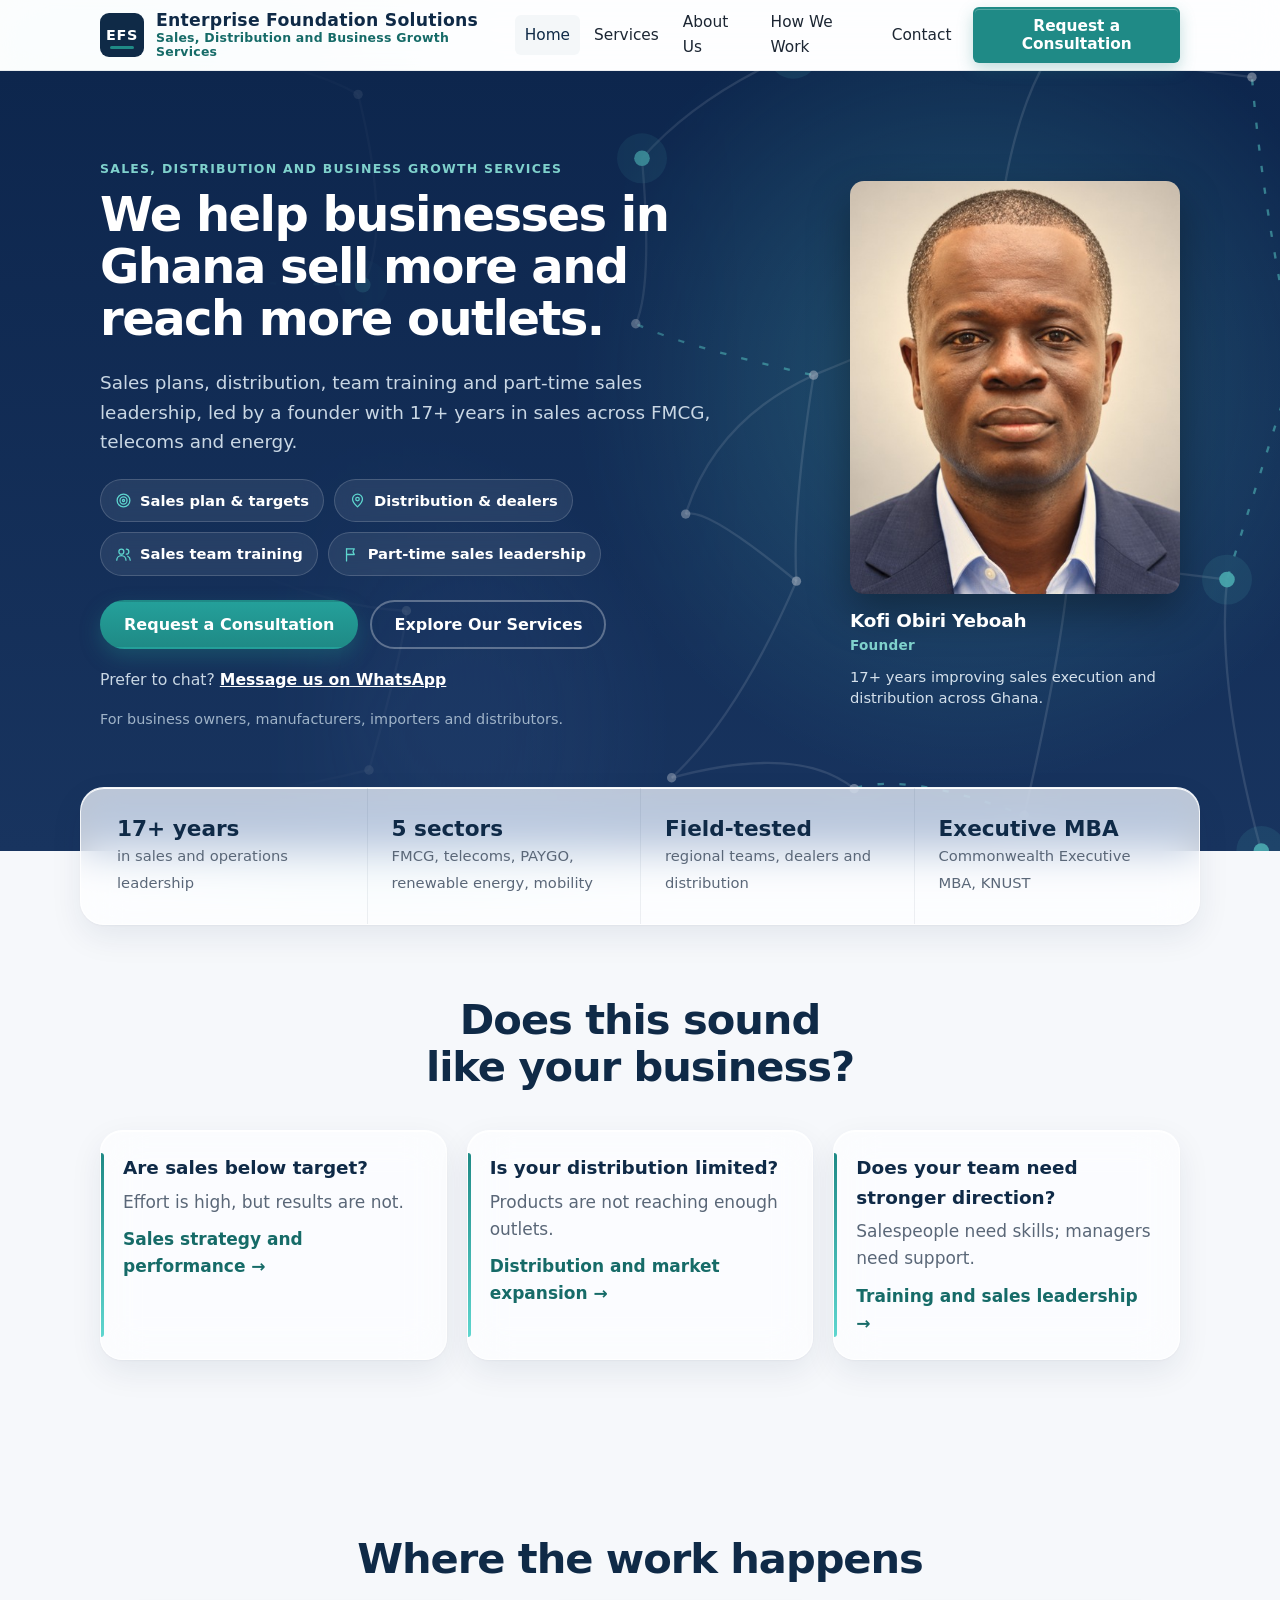
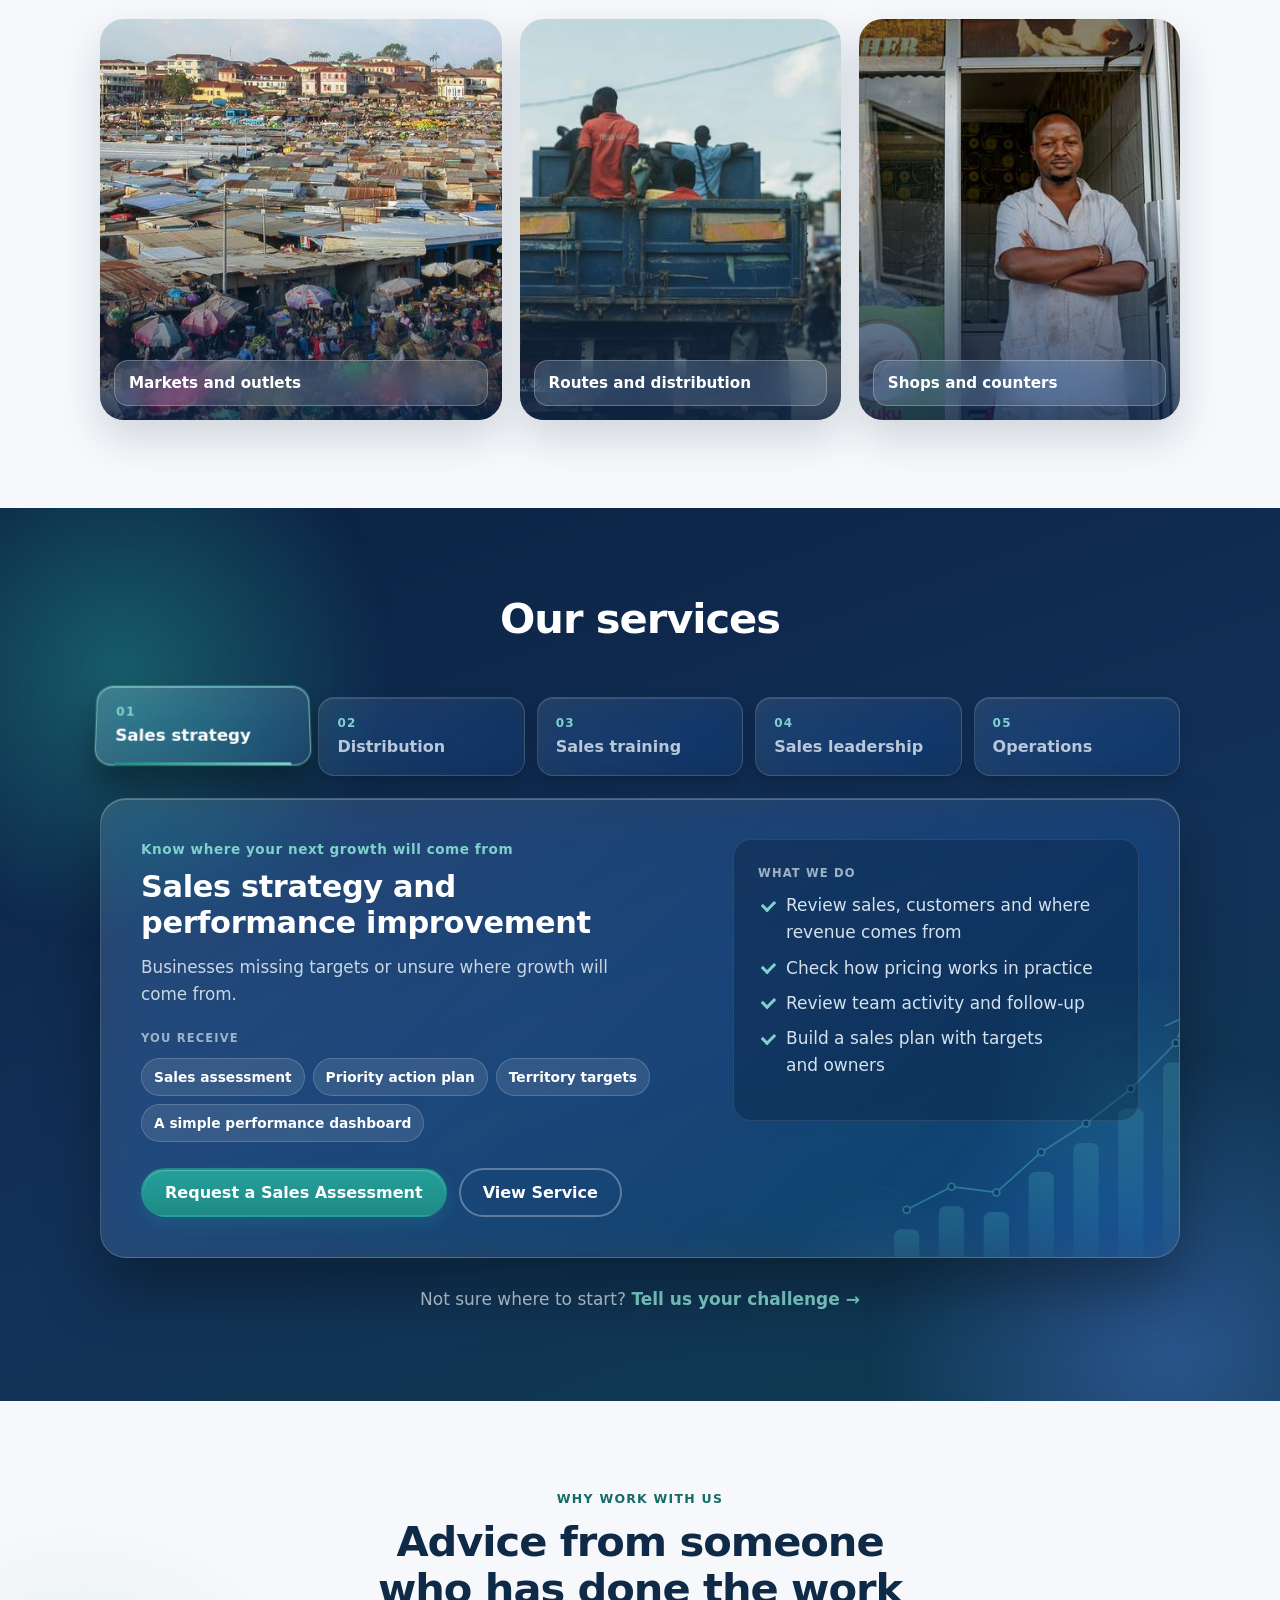
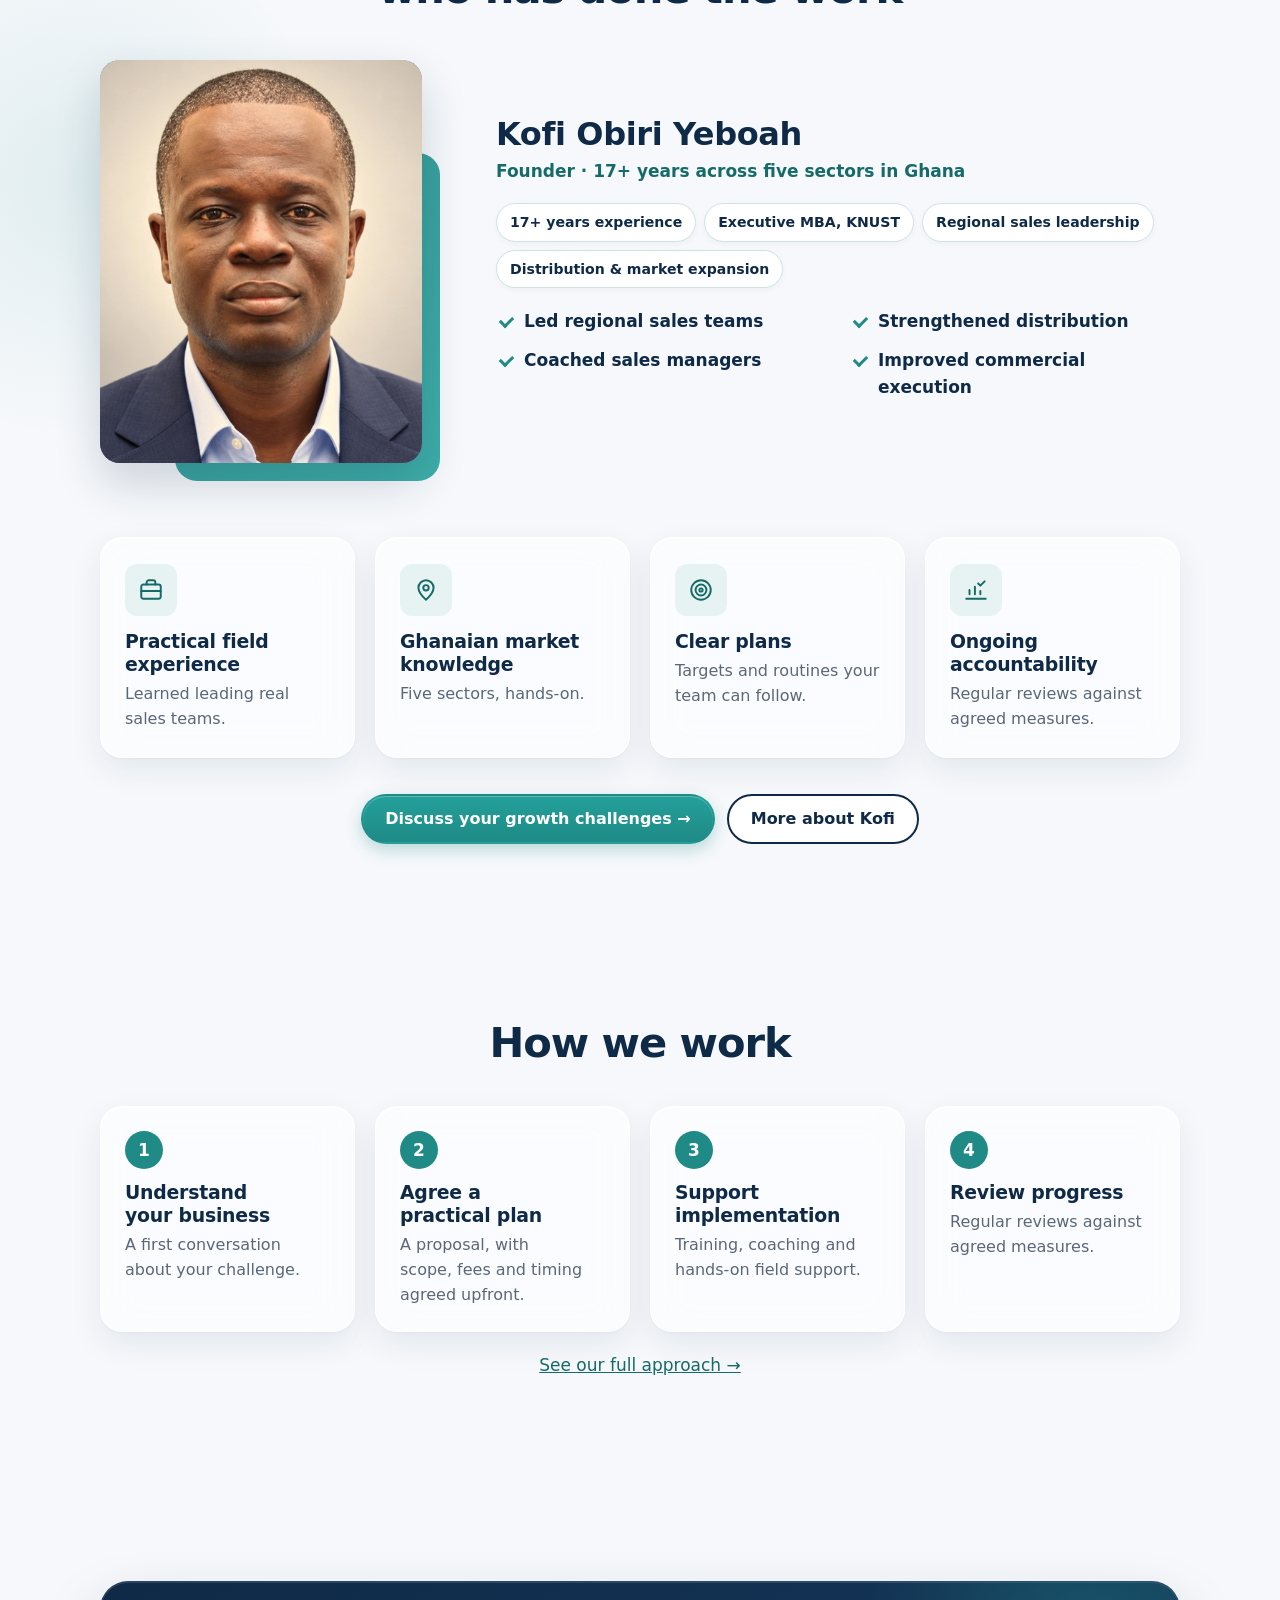
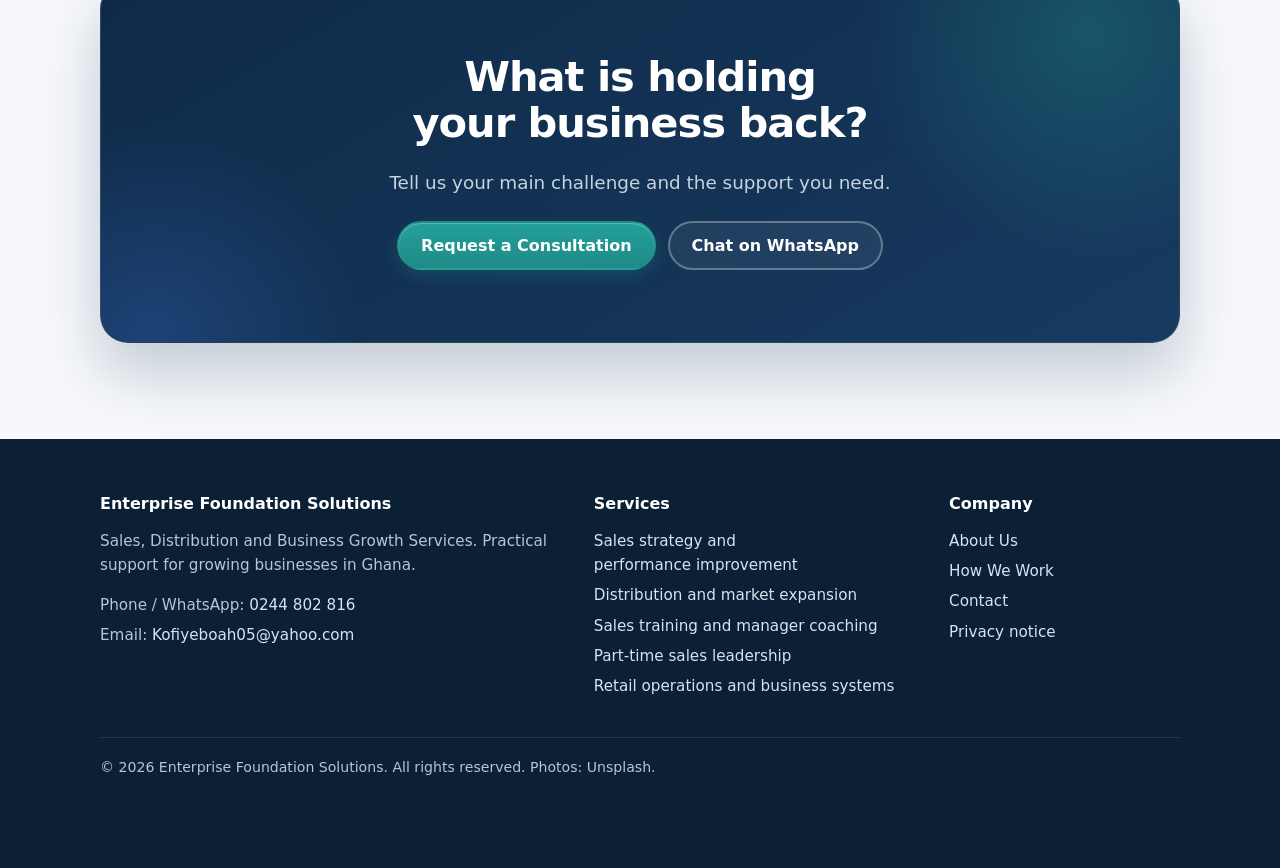
==== commit 68aad715: "Stock photos from Unsplash on the homepage and each service page A 'Where the work happens' photo st" ====
--- a/site/index.html
+++ b/site/index.html
@@ -19,7 +19,7 @@
 <meta name="mobile-web-app-capable" content="yes">
 <meta name="apple-mobile-web-app-title" content="EFS">
 <meta name="apple-mobile-web-app-status-bar-style" content="default">
-<link rel="stylesheet" href="assets/site.css?v=f3d91fb9">
+<link rel="stylesheet" href="assets/site.css?v=8d1e3b8e">
 </head>
 <body>
 <a class="skip" href="#main">Skip to content</a>
@@ -86,6 +86,17 @@
   </div>
 </section>
 
+<section class="scenes">
+  <div class="wrap">
+    <h2>Where the work happens</h2>
+    <div class="scene-grid">
+      <figure class="scene"><img src="assets/photos/home-markets.jpg" srcset="assets/photos/home-markets-sm.jpg 640w, assets/photos/home-markets.jpg 1200w" sizes="(max-width: 760px) 100vw, 380px" width="1200" height="900" alt="Aerial view of a busy open-air market with rows of stalls and umbrellas" loading="lazy" decoding="async"><figcaption>Markets and outlets</figcaption></figure>
+      <figure class="scene"><img src="assets/photos/home-routes.jpg" srcset="assets/photos/home-routes-sm.jpg 640w, assets/photos/home-routes.jpg 1200w" sizes="(max-width: 760px) 100vw, 380px" width="1200" height="800" alt="A loaded blue truck on a city road" loading="lazy" decoding="async"><figcaption>Routes and distribution</figcaption></figure>
+      <figure class="scene"><img src="assets/photos/home-shop.jpg" srcset="assets/photos/home-shop-sm.jpg 640w, assets/photos/home-shop.jpg 1200w" sizes="(max-width: 760px) 100vw, 380px" width="1200" height="845" alt="A shopkeeper standing at the entrance of his shop" loading="lazy" decoding="async"><figcaption>Shops and counters</figcaption></figure>
+    </div>
+  </div>
+</section>
+
 <section class="svc-tabs-section">
   <div class="wrap">
     <h2>Our services</h2>
@@ -245,13 +256,13 @@
         </ul>
       </div>
     </div>
-    <div class="copy">&copy; 2026 Enterprise Foundation Solutions. All rights reserved.</div>
+    <div class="copy">&copy; 2026 Enterprise Foundation Solutions. All rights reserved. Photos: <a href="https://unsplash.com" rel="noopener">Unsplash</a>.</div>
   </div>
 </footer>
 <div class="mobile-bar">
   <a class="btn btn-primary cta-consult" href="contact.html#enquiry-form">Request a Consultation</a>
   <a class="btn btn-wa" data-wa="" href="https://wa.me/233244802816"><svg viewBox="0 0 24 24" width="18" height="18" fill="currentColor" aria-hidden="true"><path d="M12 2a10 10 0 0 0-8.6 15.1L2 22l5-1.3A10 10 0 1 0 12 2zm0 18.2a8.2 8.2 0 0 1-4.2-1.2l-.3-.2-3 .8.8-2.9-.2-.3A8.2 8.2 0 1 1 12 20.2zm4.5-6.1c-.2-.1-1.5-.7-1.7-.8s-.4-.1-.6.1-.7.8-.8 1-.3.2-.5.1a6.7 6.7 0 0 1-3.3-2.9c-.3-.4.2-.4.7-1.3.1-.2 0-.3 0-.4l-.8-1.8c-.2-.5-.4-.4-.6-.4h-.5a1 1 0 0 0-.7.3 2.9 2.9 0 0 0-.9 2.2 5 5 0 0 0 1 2.7 11.6 11.6 0 0 0 4.5 4c1.7.7 2.3.8 3.2.6a2.7 2.7 0 0 0 1.8-1.2 2.2 2.2 0 0 0 .2-1.2c-.1-.1-.3-.2-.5-.3z"/></svg>WhatsApp</a>
 </div>
-<script src="assets/site.js?v=76cba191"></script>
+<script src="assets/site.js?v=42c6453d"></script>
 </body>
 </html>
--- a/site/assets/site.css
+++ b/site/assets/site.css
@@ -844,3 +844,31 @@
   .page-hero::before{width:min(44%,560px);opacity:.85;
     -webkit-mask-image:linear-gradient(90deg,transparent 0%,#000 35%);mask-image:linear-gradient(90deg,transparent 0%,#000 35%)}
 }
+
+/* ---- Stock photos ---- */
+.scenes h2{text-align:center}
+.scene-grid{display:grid;grid-template-columns:1.25fr 1fr 1fr;gap:18px;margin-top:36px}
+.scene{position:relative;margin:0;border-radius:24px;overflow:hidden;aspect-ratio:4/5;box-shadow:0 18px 40px rgba(15,42,71,.16);isolation:isolate}
+.scene:first-child{aspect-ratio:auto}
+.scene img{width:100%;height:100%;object-fit:cover;display:block;transition:transform 1.2s var(--spring)}
+.scene::after{content:"";position:absolute;inset:0;background:linear-gradient(180deg,rgba(13,38,77,0) 45%,rgba(13,38,77,.75) 100%);pointer-events:none}
+.scene figcaption{position:absolute;left:14px;right:14px;bottom:14px;z-index:1;padding:10px 14px;border-radius:14px;color:#fff;font-weight:600;font-size:.95rem;
+  background:rgba(255,255,255,.14);-webkit-backdrop-filter:blur(14px) saturate(160%);backdrop-filter:blur(14px) saturate(160%);border:1px solid rgba(255,255,255,.25)}
+@media (hover:hover){.scene:hover img{transform:scale(1.05)}}
+
+.svc-photo{margin:0 0 28px;border-radius:24px;overflow:hidden;aspect-ratio:16/8;box-shadow:0 18px 40px rgba(15,42,71,.14);position:relative}
+.svc-photo img{width:100%;height:100%;object-fit:cover;display:block}
+.svc-photo::after{content:"";position:absolute;inset:0;border-radius:inherit;box-shadow:inset 0 0 0 1px rgba(255,255,255,.35);pointer-events:none}
+
+.site-footer .copy a{color:inherit}
+
+@media (max-width:760px){
+  .scene-grid{grid-template-columns:1fr 1fr;gap:12px;margin-top:24px}
+  .scene{aspect-ratio:1/1;border-radius:20px}
+  .scene:first-child{grid-column:1/-1;aspect-ratio:16/10}
+  .scene figcaption{left:10px;right:10px;bottom:10px;padding:8px 10px;font-size:.85rem;text-align:center}
+  .svc-photo{aspect-ratio:4/3;border-radius:20px;margin-bottom:20px}
+}
+@media (prefers-reduced-motion:reduce){.scene img{transition:none}}
+.scene img[src*="home-shop"]{object-position:88% center}
+.svc-photo img[src*="leadership"]{object-position:center 12%}
